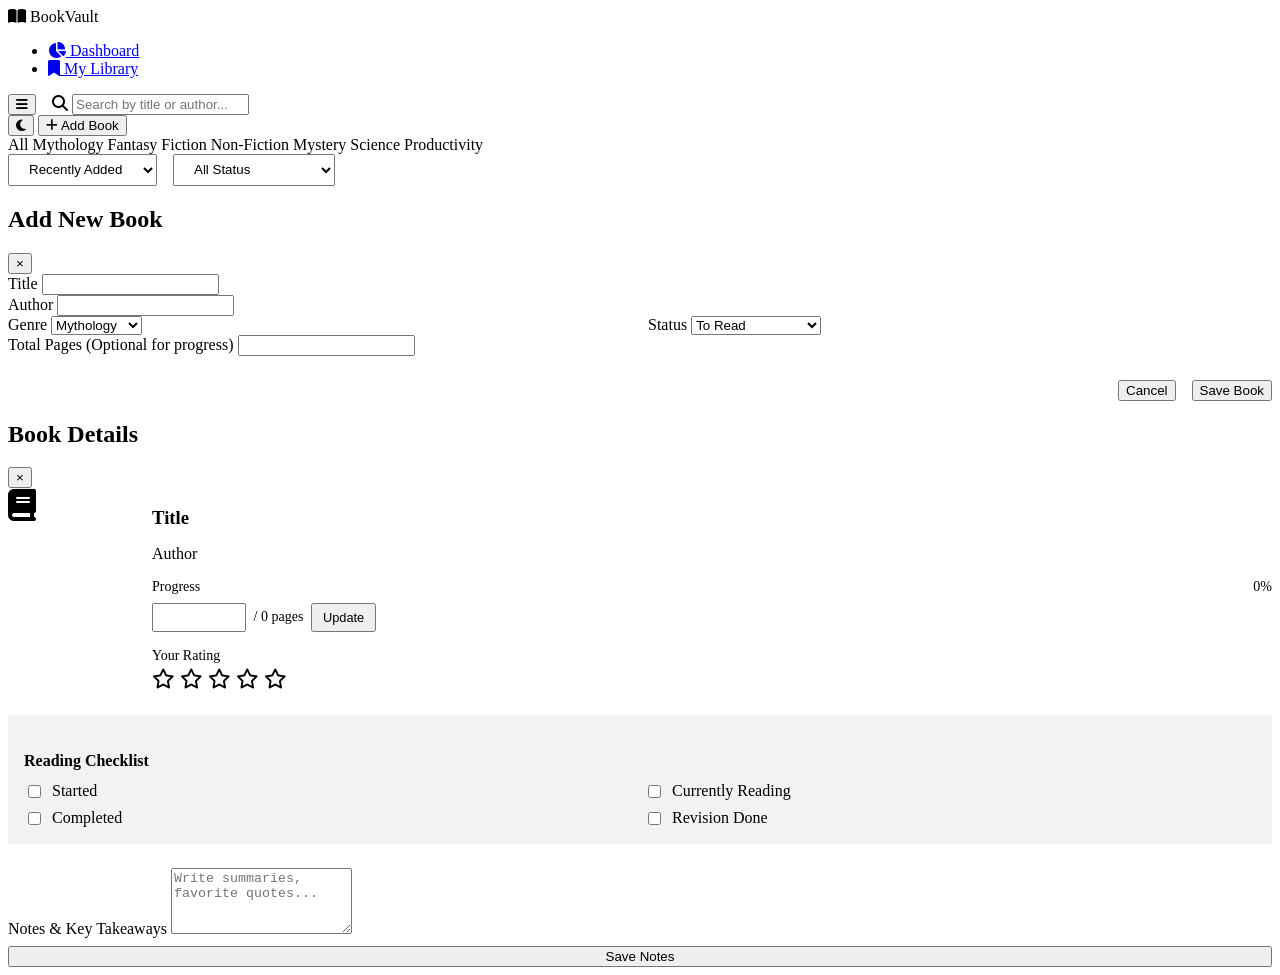
==== library.html @ f0732b3b "Add files via upload" ====
<!DOCTYPE html>
<html lang="en">
<head>
    <meta charset="UTF-8">
    <meta name="viewport" content="width=device-width, initial-scale=1.0">
    <title>BookVault | Library</title>
    <link rel="stylesheet" href="css/styles.css">
    <link rel="stylesheet" href="https://cdnjs.cloudflare.com/ajax/libs/font-awesome/6.4.0/css/all.min.css">
</head>
<body>

    <!-- Sidebar -->
    <aside class="sidebar glass" id="sidebar">
        <div class="logo">
            <i class="fas fa-book-open"></i> BookVault
        </div>
        <ul class="nav-links">
            <li class="nav-item"><a href="index.html"><i class="fas fa-chart-pie"></i> Dashboard</a></li>
            <li class="nav-item"><a href="library.html" class="active"><i class="fas fa-bookmark"></i> My Library</a></li>
        </ul>
    </aside>

    <!-- Main Content -->
    <main class="main-content">
        <!-- Topbar -->
        <header class="topbar">
            <div style="display: flex; align-items: center; gap: 1rem; flex: 1;">
                <button class="icon-btn menu-toggle" id="menu-toggle"><i class="fas fa-bars"></i></button>
                <div class="search-bar">
                    <i class="fas fa-search"></i>
                    <input type="text" id="search-input" placeholder="Search by title or author...">
                </div>
            </div>
            
            <div class="topbar-actions">
                <button class="icon-btn" id="theme-toggle"><i class="fas fa-moon"></i></button>
                <button class="btn btn-primary" id="add-book-btn"><i class="fas fa-plus"></i> Add Book</button>
            </div>
        </header>

        <!-- Library Controls -->
        <div class="library-controls">
            <div class="genre-filters" id="genre-filters">
                <span class="filter-badge active" data-genre="All">All</span>
                <span class="filter-badge" data-genre="Mythology">Mythology</span>
                <span class="filter-badge" data-genre="Fantasy">Fantasy</span>
                <span class="filter-badge" data-genre="Fiction">Fiction</span>
                <span class="filter-badge" data-genre="Non-Fiction">Non-Fiction</span>
                <span class="filter-badge" data-genre="Mystery">Mystery</span>
                <span class="filter-badge" data-genre="Science">Science</span>
                <span class="filter-badge" data-genre="Productivity">Productivity</span>
            </div>
            
            <div style="display: flex; gap: 1rem;">
                <select class="form-control" id="sort-select" style="width: auto; padding: 0.4rem 1rem;">
                    <option value="recent">Recently Added</option>
                    <option value="rating-high">Highest Rated</option>
                    <option value="rating-low">Lowest Rated</option>
                </select>
                <select class="form-control" id="status-filter" style="width: auto; padding: 0.4rem 1rem;">
                    <option value="All">All Status</option>
                    <option value="Currently Reading">Currently Reading</option>
                    <option value="Completed">Completed</option>
                    <option value="To Read">To Read</option>
                </select>
            </div>
        </div>

        <!-- Book Grid -->
        <div class="book-grid" id="book-grid">
            <!-- Rendered by JS -->
        </div>
    </main>

    <!-- Add/Edit Book Modal -->
    <div class="modal-overlay" id="book-modal">
        <div class="modal-content">
            <div class="modal-header">
                <h2 id="modal-title">Add New Book</h2>
                <button class="close-modal" id="close-modal">&times;</button>
            </div>
            <form id="book-form">
                <input type="hidden" id="book-id">
                
                <div class="form-group">
                    <label class="form-label">Title</label>
                    <input type="text" class="form-control" id="book-title" required>
                </div>
                
                <div class="form-group">
                    <label class="form-label">Author</label>
                    <input type="text" class="form-control" id="book-author" required>
                </div>

                <div style="display: grid; grid-template-columns: 1fr 1fr; gap: 1rem;">
                    <div class="form-group">
                        <label class="form-label">Genre</label>
                        <select class="form-control" id="book-genre" required>
                            <option value="Mythology">Mythology</option>
                            <option value="Fantasy">Fantasy</option>
                            <option value="Fiction">Fiction</option>
                            <option value="Non-Fiction">Non-Fiction</option>
                            <option value="Mystery">Mystery</option>
                            <option value="Science">Science</option>
                            <option value="Technology">Technology</option>
                            <option value="Biography">Biography</option>
                            <option value="Psychology">Psychology</option>
                            <option value="Philosophy">Philosophy</option>
                            <option value="Productivity">Productivity</option>
                            <option value="Self Help">Self Help</option>
                        </select>
                    </div>
                    <div class="form-group">
                        <label class="form-label">Status</label>
                        <select class="form-control" id="book-status">
                            <option value="To Read">To Read</option>
                            <option value="Currently Reading">Currently Reading</option>
                            <option value="Completed">Completed</option>
                        </select>
                    </div>
                </div>

                <div class="form-group">
                    <label class="form-label">Total Pages (Optional for progress)</label>
                    <input type="number" class="form-control" id="book-total-pages" min="1">
                </div>

                <div style="display: flex; justify-content: flex-end; gap: 1rem; margin-top: 1.5rem;">
                    <button type="button" class="btn btn-outline" id="cancel-modal">Cancel</button>
                    <button type="submit" class="btn btn-primary">Save Book</button>
                </div>
            </form>
        </div>
    </div>

    <!-- Book Details / Reading Tracker Modal -->
    <div class="modal-overlay" id="details-modal">
        <div class="modal-content">
            <div class="modal-header">
                <h2 id="details-title">Book Details</h2>
                <button class="close-modal" id="close-details-modal">&times;</button>
            </div>
            
            <div style="display: flex; gap: 1.5rem; margin-bottom: 1.5rem;">
                <div class="book-cover" style="width: 120px; height: 160px; font-size: 2rem; margin: 0;" id="details-cover">
                    <i class="fas fa-book"></i>
                </div>
                <div style="flex: 1;">
                    <h3 id="details-book-title" style="margin-bottom: 0.25rem;">Title</h3>
                    <p id="details-book-author" style="color: var(--text-secondary); margin-bottom: 1rem;">Author</p>
                    
                    <!-- Progress Section -->
                    <div style="margin-bottom: 1rem;">
                        <div style="display: flex; justify-content: space-between; font-size: 0.875rem;">
                            <span>Progress</span>
                            <span id="details-progress-text">0%</span>
                        </div>
                        <div class="progress-container">
                            <div class="progress-bar" id="details-progress-bar" style="width: 0%;"></div>
                        </div>
                        <div style="margin-top: 0.5rem; display: flex; gap: 0.5rem; align-items: center;">
                            <input type="number" id="details-pages-read" class="form-control" style="width: 80px; padding: 0.3rem;" min="0">
                            <span style="font-size: 0.875rem;">/ <span id="details-total-pages">0</span> pages</span>
                            <button class="btn btn-primary" id="update-progress-btn" style="padding: 0.3rem 0.6rem; font-size: 0.8rem;">Update</button>
                        </div>
                    </div>

                    <!-- Interactive Star Rating -->
                    <div>
                        <span style="font-size: 0.875rem; display: block; margin-bottom: 0.25rem;">Your Rating</span>
                        <div class="star-rating" id="details-stars" style="font-size: 1.25rem; cursor: pointer;">
                            <i class="far fa-star" data-val="1"></i>
                            <i class="far fa-star" data-val="2"></i>
                            <i class="far fa-star" data-val="3"></i>
                            <i class="far fa-star" data-val="4"></i>
                            <i class="far fa-star" data-val="5"></i>
                        </div>
                    </div>
                </div>
            </div>

            <!-- Reading Checklist Tracker -->
            <div style="background: rgba(0,0,0,0.05); padding: 1rem; border-radius: var(--radius-md); margin-bottom: 1.5rem;">
                <h4 style="margin-bottom: 0.75rem;">Reading Checklist</h4>
                <div style="display: grid; grid-template-columns: 1fr 1fr; gap: 0.5rem;">
                    <label style="display: flex; align-items: center; gap: 0.5rem; cursor: pointer;">
                        <input type="checkbox" class="tracker-check" value="Started"> Started
                    </label>
                    <label style="display: flex; align-items: center; gap: 0.5rem; cursor: pointer;">
                        <input type="checkbox" class="tracker-check" value="Currently Reading"> Currently Reading
                    </label>
                    <label style="display: flex; align-items: center; gap: 0.5rem; cursor: pointer;">
                        <input type="checkbox" class="tracker-check" value="Completed"> Completed
                    </label>
                    <label style="display: flex; align-items: center; gap: 0.5rem; cursor: pointer;">
                        <input type="checkbox" class="tracker-check" value="Revision Done"> Revision Done
                    </label>
                </div>
            </div>

            <!-- Notes Section -->
            <div class="form-group">
                <label class="form-label">Notes & Key Takeaways</label>
                <textarea class="form-control" id="details-notes" rows="4" placeholder="Write summaries, favorite quotes..."></textarea>
                <button class="btn btn-outline" id="save-notes-btn" style="margin-top: 0.5rem; width: 100%; justify-content: center;">Save Notes</button>
            </div>

        </div>
    </div>

    <script src="js/app.js"></script>
</body>
</html>
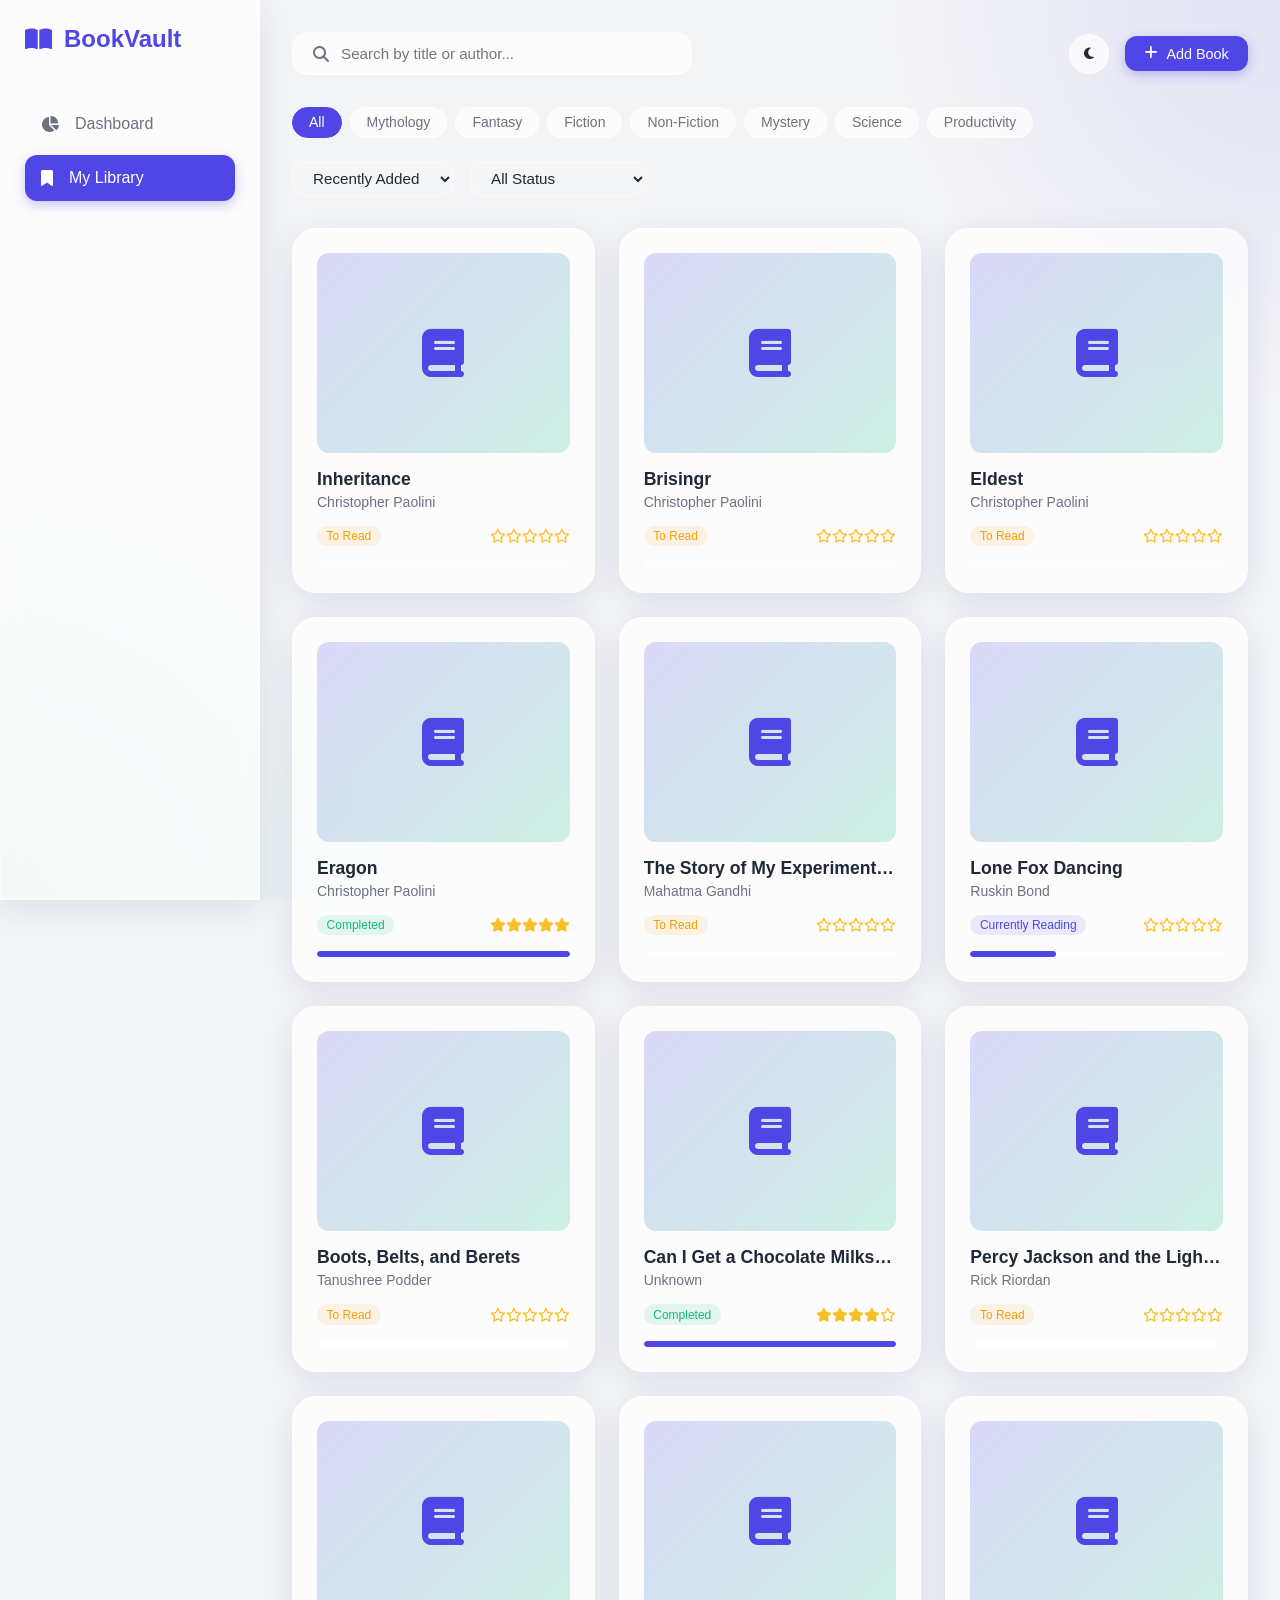
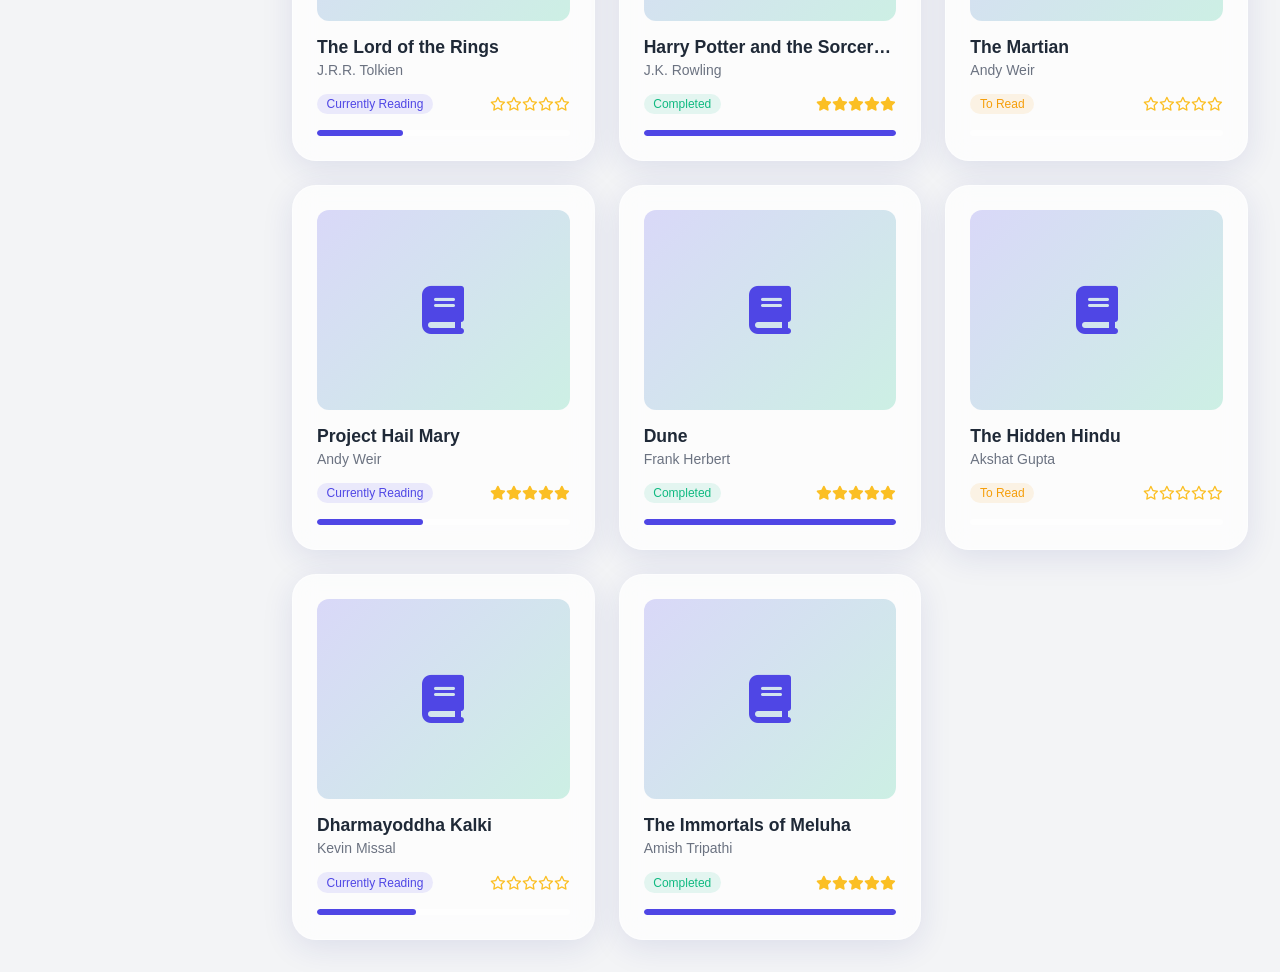
==== commit 243a0e4b: "Update library.html" ====
--- a/library.html
+++ b/library.html
@@ -4,7 +4,7 @@
     <meta charset="UTF-8">
     <meta name="viewport" content="width=device-width, initial-scale=1.0">
     <title>BookVault | Library</title>
-    <link rel="stylesheet" href="css/styles.css">
+    <link rel="stylesheet" href="styles.css">
     <link rel="stylesheet" href="https://cdnjs.cloudflare.com/ajax/libs/font-awesome/6.4.0/css/all.min.css">
 </head>
 <body>
@@ -208,6 +208,6 @@
         </div>
     </div>
 
-    <script src="js/app.js"></script>
+    <script src="app.js"></script>
 </body>
 </html>
--- a/styles.css
+++ b/styles.css
@@ -0,0 +1,594 @@
+/* css/styles.css */
+@import url('https://fonts.googleapis.com/css2?family=Outfit:wght@300;400;500;600;700&display=swap');
+
+:root {
+  /* Light Theme Colors */
+  --bg-color: #F3F4F6;
+  --surface-color: rgba(255, 255, 255, 0.7);
+  --glass-border: rgba(255, 255, 255, 0.5);
+  --text-primary: #1F2937;
+  --text-secondary: #6B7280;
+  
+  --primary-color: #4F46E5;
+  --primary-hover: #4338CA;
+  --accent-color: #10B981;
+  --danger-color: #EF4444;
+  --warning-color: #F59E0B;
+  
+  --shadow-sm: 0 1px 2px 0 rgba(0, 0, 0, 0.05);
+  --shadow-md: 0 4px 6px -1px rgba(0, 0, 0, 0.1), 0 2px 4px -1px rgba(0, 0, 0, 0.06);
+  --shadow-glass: 0 8px 32px 0 rgba(31, 38, 135, 0.1);
+  
+  --radius-sm: 0.375rem;
+  --radius-md: 0.75rem;
+  --radius-lg: 1rem;
+  --radius-xl: 1.5rem;
+}
+
+[data-theme="dark"] {
+  --bg-color: #111827;
+  --surface-color: rgba(31, 41, 55, 0.7);
+  --glass-border: rgba(255, 255, 255, 0.1);
+  --text-primary: #F9FAFB;
+  --text-secondary: #9CA3AF;
+  --shadow-glass: 0 8px 32px 0 rgba(0, 0, 0, 0.3);
+}
+
+* {
+  margin: 0;
+  padding: 0;
+  box-sizing: border-box;
+  font-family: 'Outfit', sans-serif;
+}
+
+body {
+  background-color: var(--bg-color);
+  color: var(--text-primary);
+  min-height: 100vh;
+  display: flex;
+  transition: background-color 0.3s ease, color 0.3s ease;
+  overflow-x: hidden;
+  /* subtle background gradient for glassmorphism */
+  background-image: radial-gradient(circle at top right, rgba(79, 70, 229, 0.1), transparent 400px),
+                    radial-gradient(circle at bottom left, rgba(16, 185, 129, 0.1), transparent 400px);
+  background-attachment: fixed;
+}
+
+/* Glassmorphism Utility */
+.glass {
+  background: var(--surface-color);
+  backdrop-filter: blur(12px);
+  -webkit-backdrop-filter: blur(12px);
+  border: 1px solid var(--glass-border);
+  box-shadow: var(--shadow-glass);
+}
+
+/* Sidebar */
+.sidebar {
+  width: 260px;
+  height: 100vh;
+  position: fixed;
+  left: 0;
+  top: 0;
+  display: flex;
+  flex-direction: column;
+  padding: 1.5rem;
+  z-index: 100;
+  transition: transform 0.3s ease;
+  border-right: 1px solid var(--glass-border);
+}
+
+.logo {
+  display: flex;
+  align-items: center;
+  gap: 0.75rem;
+  font-size: 1.5rem;
+  font-weight: 700;
+  color: var(--primary-color);
+  margin-bottom: 3rem;
+}
+
+.nav-links {
+  list-style: none;
+  display: flex;
+  flex-direction: column;
+  gap: 0.5rem;
+}
+
+.nav-item a {
+  display: flex;
+  align-items: center;
+  gap: 1rem;
+  padding: 0.875rem 1rem;
+  color: var(--text-secondary);
+  text-decoration: none;
+  border-radius: var(--radius-md);
+  font-weight: 500;
+  transition: all 0.2s ease;
+}
+
+.nav-item a:hover {
+  background: rgba(79, 70, 229, 0.1);
+  color: var(--primary-color);
+}
+
+.nav-item a.active {
+  background: var(--primary-color);
+  color: white;
+  box-shadow: 0 4px 12px rgba(79, 70, 229, 0.3);
+}
+
+/* Main Content */
+.main-content {
+  flex: 1;
+  margin-left: 260px;
+  padding: 2rem;
+  min-height: 100vh;
+  display: flex;
+  flex-direction: column;
+}
+
+/* Topbar */
+.topbar {
+  display: flex;
+  justify-content: space-between;
+  align-items: center;
+  margin-bottom: 2rem;
+  gap: 1rem;
+}
+
+.search-bar {
+  display: flex;
+  align-items: center;
+  background: var(--surface-color);
+  border: 1px solid var(--glass-border);
+  border-radius: var(--radius-lg);
+  padding: 0.75rem 1.25rem;
+  width: 100%;
+  max-width: 400px;
+  gap: 0.75rem;
+  color: var(--text-secondary);
+  backdrop-filter: blur(8px);
+}
+
+.search-bar input {
+  border: none;
+  background: transparent;
+  outline: none;
+  color: var(--text-primary);
+  width: 100%;
+  font-size: 0.95rem;
+}
+
+.topbar-actions {
+  display: flex;
+  align-items: center;
+  gap: 1rem;
+}
+
+.icon-btn {
+  background: var(--surface-color);
+  border: 1px solid var(--glass-border);
+  color: var(--text-primary);
+  width: 40px;
+  height: 40px;
+  border-radius: 50%;
+  display: flex;
+  align-items: center;
+  justify-content: center;
+  cursor: pointer;
+  transition: all 0.2s ease;
+  backdrop-filter: blur(8px);
+}
+
+.icon-btn:hover {
+  background: rgba(79, 70, 229, 0.1);
+  color: var(--primary-color);
+}
+
+/* Buttons */
+.btn {
+  padding: 0.6rem 1.2rem;
+  border-radius: var(--radius-md);
+  font-weight: 500;
+  cursor: pointer;
+  border: none;
+  transition: all 0.2s ease;
+  display: inline-flex;
+  align-items: center;
+  gap: 0.5rem;
+  font-size: 0.9rem;
+}
+
+.btn-primary {
+  background: var(--primary-color);
+  color: white;
+  box-shadow: 0 4px 12px rgba(79, 70, 229, 0.3);
+}
+
+.btn-primary:hover {
+  background: var(--primary-hover);
+  transform: translateY(-2px);
+}
+
+.btn-outline {
+  background: transparent;
+  color: var(--primary-color);
+  border: 1px solid var(--primary-color);
+}
+
+.btn-outline:hover {
+  background: rgba(79, 70, 229, 0.1);
+}
+
+/* KPI Cards */
+.kpi-grid {
+  display: grid;
+  grid-template-columns: repeat(auto-fit, minmax(200px, 1fr));
+  gap: 1.5rem;
+  margin-bottom: 2rem;
+}
+
+.kpi-card {
+  padding: 1.5rem;
+  border-radius: var(--radius-xl);
+  display: flex;
+  align-items: center;
+  gap: 1rem;
+}
+
+.kpi-icon {
+  width: 48px;
+  height: 48px;
+  border-radius: 50%;
+  display: flex;
+  align-items: center;
+  justify-content: center;
+  font-size: 1.25rem;
+}
+
+.kpi-info h3 {
+  font-size: 0.875rem;
+  color: var(--text-secondary);
+  font-weight: 500;
+}
+
+.kpi-info p {
+  font-size: 1.5rem;
+  font-weight: 700;
+  color: var(--text-primary);
+  margin-top: 0.25rem;
+}
+
+/* Charts Area */
+.charts-grid {
+  display: grid;
+  grid-template-columns: 2fr 1fr;
+  gap: 1.5rem;
+}
+
+.chart-container {
+  padding: 1.5rem;
+  border-radius: var(--radius-xl);
+}
+
+.section-header {
+  display: flex;
+  justify-content: space-between;
+  align-items: center;
+  margin-bottom: 1rem;
+}
+
+.section-header h2 {
+  font-size: 1.25rem;
+  font-weight: 600;
+}
+
+/* Library Controls */
+.library-controls {
+  display: flex;
+  justify-content: space-between;
+  align-items: center;
+  margin-bottom: 2rem;
+  flex-wrap: wrap;
+  gap: 1rem;
+}
+
+.genre-filters {
+  display: flex;
+  gap: 0.5rem;
+  overflow-x: auto;
+  padding-bottom: 0.5rem;
+}
+
+.filter-badge {
+  padding: 0.4rem 1rem;
+  border-radius: 2rem;
+  background: var(--surface-color);
+  border: 1px solid var(--glass-border);
+  color: var(--text-secondary);
+  font-size: 0.875rem;
+  cursor: pointer;
+  white-space: nowrap;
+  transition: all 0.2s ease;
+}
+
+.filter-badge:hover, .filter-badge.active {
+  background: var(--primary-color);
+  color: white;
+  border-color: var(--primary-color);
+}
+
+/* Book Grid */
+.book-grid {
+  display: grid;
+  grid-template-columns: repeat(auto-fill, minmax(240px, 1fr));
+  gap: 1.5rem;
+}
+
+.book-card {
+  border-radius: var(--radius-xl);
+  padding: 1.5rem;
+  transition: transform 0.3s ease, box-shadow 0.3s ease;
+  position: relative;
+  display: flex;
+  flex-direction: column;
+  cursor: pointer;
+}
+
+.book-card:hover {
+  transform: translateY(-5px);
+  box-shadow: var(--shadow-md);
+}
+
+.book-cover {
+  width: 100%;
+  height: 200px;
+  background: linear-gradient(135deg, rgba(79, 70, 229, 0.2), rgba(16, 185, 129, 0.2));
+  border-radius: var(--radius-md);
+  display: flex;
+  align-items: center;
+  justify-content: center;
+  font-size: 3rem;
+  color: var(--primary-color);
+  margin-bottom: 1rem;
+}
+
+.book-title {
+  font-size: 1.1rem;
+  font-weight: 600;
+  margin-bottom: 0.25rem;
+  white-space: nowrap;
+  overflow: hidden;
+  text-overflow: ellipsis;
+}
+
+.book-author {
+  font-size: 0.875rem;
+  color: var(--text-secondary);
+  margin-bottom: 1rem;
+}
+
+.book-meta {
+  display: flex;
+  justify-content: space-between;
+  align-items: center;
+  margin-top: auto;
+  font-size: 0.875rem;
+}
+
+.status-tag {
+  padding: 0.2rem 0.6rem;
+  border-radius: 1rem;
+  font-size: 0.75rem;
+  font-weight: 500;
+}
+
+.status-tag.completed { background: rgba(16, 185, 129, 0.1); color: #10B981; }
+.status-tag.reading { background: rgba(79, 70, 229, 0.1); color: #4F46E5; }
+.status-tag.tbr { background: rgba(245, 158, 11, 0.1); color: #F59E0B; }
+
+.star-rating {
+  color: #FBBF24;
+}
+
+.book-actions {
+  position: absolute;
+  top: 1rem;
+  right: 1rem;
+  display: flex;
+  gap: 0.5rem;
+  opacity: 0;
+  transition: opacity 0.2s ease;
+}
+
+.book-card:hover .book-actions {
+  opacity: 1;
+}
+
+.action-icon {
+  width: 30px;
+  height: 30px;
+  border-radius: 50%;
+  background: var(--surface-color);
+  backdrop-filter: blur(4px);
+  display: flex;
+  align-items: center;
+  justify-content: center;
+  color: var(--text-primary);
+  font-size: 0.8rem;
+}
+
+.action-icon:hover {
+  background: var(--text-primary);
+  color: var(--bg-color);
+}
+
+/* Progress Bar */
+.progress-container {
+  width: 100%;
+  height: 6px;
+  background: var(--glass-border);
+  border-radius: 3px;
+  margin-top: 1rem;
+  overflow: hidden;
+}
+
+.progress-bar {
+  height: 100%;
+  background: var(--primary-color);
+  border-radius: 3px;
+  transition: width 0.5s ease;
+}
+
+/* Modals */
+.modal-overlay {
+  position: fixed;
+  top: 0;
+  left: 0;
+  width: 100%;
+  height: 100%;
+  background: rgba(0, 0, 0, 0.5);
+  backdrop-filter: blur(4px);
+  display: flex;
+  align-items: center;
+  justify-content: center;
+  z-index: 1000;
+  opacity: 0;
+  pointer-events: none;
+  transition: opacity 0.3s ease;
+}
+
+.modal-overlay.active {
+  opacity: 1;
+  pointer-events: all;
+}
+
+.modal-content {
+  background: var(--surface-color);
+  backdrop-filter: blur(16px);
+  border: 1px solid var(--glass-border);
+  border-radius: var(--radius-xl);
+  padding: 2rem;
+  width: 100%;
+  max-width: 500px;
+  transform: translateY(20px);
+  transition: transform 0.3s ease;
+  max-height: 90vh;
+  overflow-y: auto;
+}
+
+.modal-overlay.active .modal-content {
+  transform: translateY(0);
+}
+
+.modal-header {
+  display: flex;
+  justify-content: space-between;
+  align-items: center;
+  margin-bottom: 1.5rem;
+}
+
+.close-modal {
+  background: transparent;
+  border: none;
+  font-size: 1.5rem;
+  color: var(--text-secondary);
+  cursor: pointer;
+}
+
+/* Forms */
+.form-group {
+  margin-bottom: 1rem;
+}
+
+.form-label {
+  display: block;
+  margin-bottom: 0.5rem;
+  font-weight: 500;
+  font-size: 0.9rem;
+}
+
+.form-control {
+  width: 100%;
+  padding: 0.75rem 1rem;
+  border-radius: var(--radius-md);
+  border: 1px solid var(--glass-border);
+  background: rgba(255, 255, 255, 0.1);
+  color: var(--text-primary);
+  font-size: 0.95rem;
+  outline: none;
+  transition: border-color 0.2s;
+}
+
+.form-control:focus {
+  border-color: var(--primary-color);
+}
+
+/* Toast */
+.toast-container {
+  position: fixed;
+  bottom: 2rem;
+  right: 2rem;
+  display: flex;
+  flex-direction: column;
+  gap: 0.5rem;
+  z-index: 2000;
+}
+
+.toast {
+  background: var(--surface-color);
+  backdrop-filter: blur(12px);
+  border: 1px solid var(--glass-border);
+  border-radius: var(--radius-md);
+  padding: 1rem 1.5rem;
+  display: flex;
+  align-items: center;
+  gap: 0.75rem;
+  box-shadow: var(--shadow-md);
+  animation: slideIn 0.3s ease forwards;
+}
+
+.toast-success { border-left: 4px solid var(--accent-color); }
+.toast-error { border-left: 4px solid var(--danger-color); }
+
+@keyframes slideIn {
+  from { transform: translateX(100%); opacity: 0; }
+  to { transform: translateX(0); opacity: 1; }
+}
+@keyframes fadeOut {
+  to { opacity: 0; }
+}
+
+.toast.fade-out {
+  animation: fadeOut 0.3s ease forwards;
+}
+
+/* Responsive */
+.menu-toggle {
+  display: none;
+}
+
+@media (max-width: 992px) {
+  .charts-grid {
+    grid-template-columns: 1fr;
+  }
+}
+
+@media (max-width: 768px) {
+  .sidebar {
+    transform: translateX(-100%);
+  }
+  
+  .sidebar.active {
+    transform: translateX(0);
+  }
+
+  .main-content {
+    margin-left: 0;
+  }
+
+  .menu-toggle {
+    display: flex;
+  }
+}
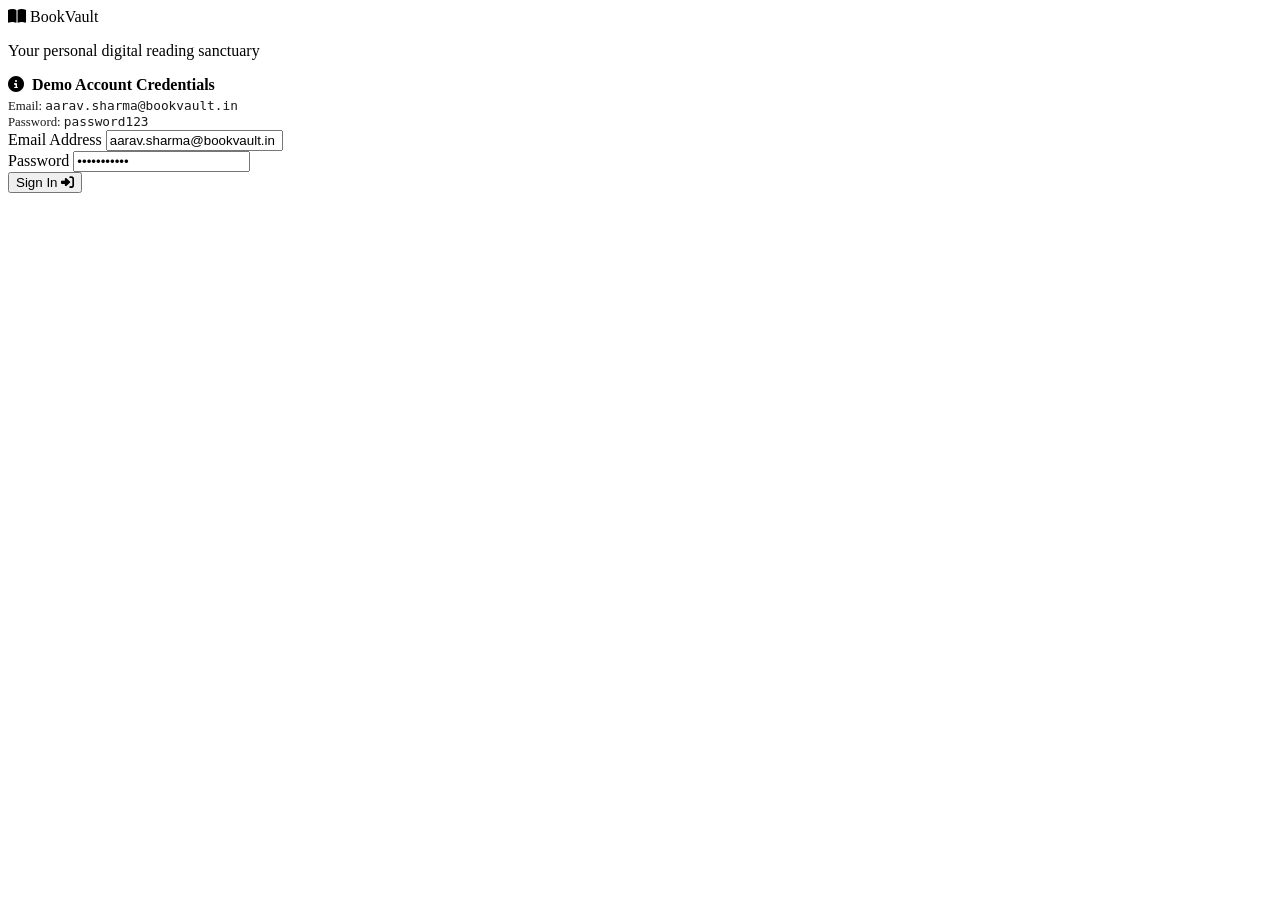
==== commit b135b5e4: "Add files via upload" ====
--- a/library.html
+++ b/library.html
@@ -1,10 +1,16 @@
 <!DOCTYPE html>
 <html lang="en">
 <head>
+    <script>
+        // Authentication Guard
+        if (localStorage.getItem('bookvault_logged_in') !== 'true') {
+            window.location.replace('login.html');
+        }
+    </script>
     <meta charset="UTF-8">
     <meta name="viewport" content="width=device-width, initial-scale=1.0">
     <title>BookVault | Library</title>
-    <link rel="stylesheet" href="styles.css">
+    <link rel="stylesheet" href="css/styles.css">
     <link rel="stylesheet" href="https://cdnjs.cloudflare.com/ajax/libs/font-awesome/6.4.0/css/all.min.css">
 </head>
 <body>
@@ -35,6 +41,28 @@
             <div class="topbar-actions">
                 <button class="icon-btn" id="theme-toggle"><i class="fas fa-moon"></i></button>
                 <button class="btn btn-primary" id="add-book-btn"><i class="fas fa-plus"></i> Add Book</button>
+                <div class="profile-widget" id="profile-widget">
+                    <img src="images/user_avatar.png" alt="Aarav Sharma" class="profile-avatar">
+                    <div class="profile-details">
+                        <span class="profile-name">Aarav Sharma</span>
+                        <span class="profile-role">Premium Member</span>
+                    </div>
+                    <i class="fas fa-chevron-down profile-chevron"></i>
+                    
+                    <!-- Dropdown Menu -->
+                    <div class="profile-dropdown" id="profile-dropdown">
+                        <div class="dropdown-header">
+                            <span class="dropdown-user-name">Aarav Sharma</span>
+                            <span class="dropdown-user-email">aarav.sharma@bookvault.in</span>
+                        </div>
+                        <hr class="dropdown-divider">
+                        <a href="index.html" class="dropdown-item"><i class="fas fa-chart-line"></i> Reading Stats</a>
+                        <a href="library.html" class="dropdown-item"><i class="fas fa-book-reader"></i> My Library</a>
+                        <a href="#" class="dropdown-item" id="mock-settings"><i class="fas fa-cog"></i> Account Settings</a>
+                        <hr class="dropdown-divider">
+                        <a href="#" class="dropdown-item logout-item" id="mock-logout"><i class="fas fa-sign-out-alt"></i> Sign Out</a>
+                    </div>
+                </div>
             </div>
         </header>
 
@@ -208,6 +236,6 @@
         </div>
     </div>
 
-    <script src="app.js"></script>
+    <script src="js/app.js"></script>
 </body>
 </html>
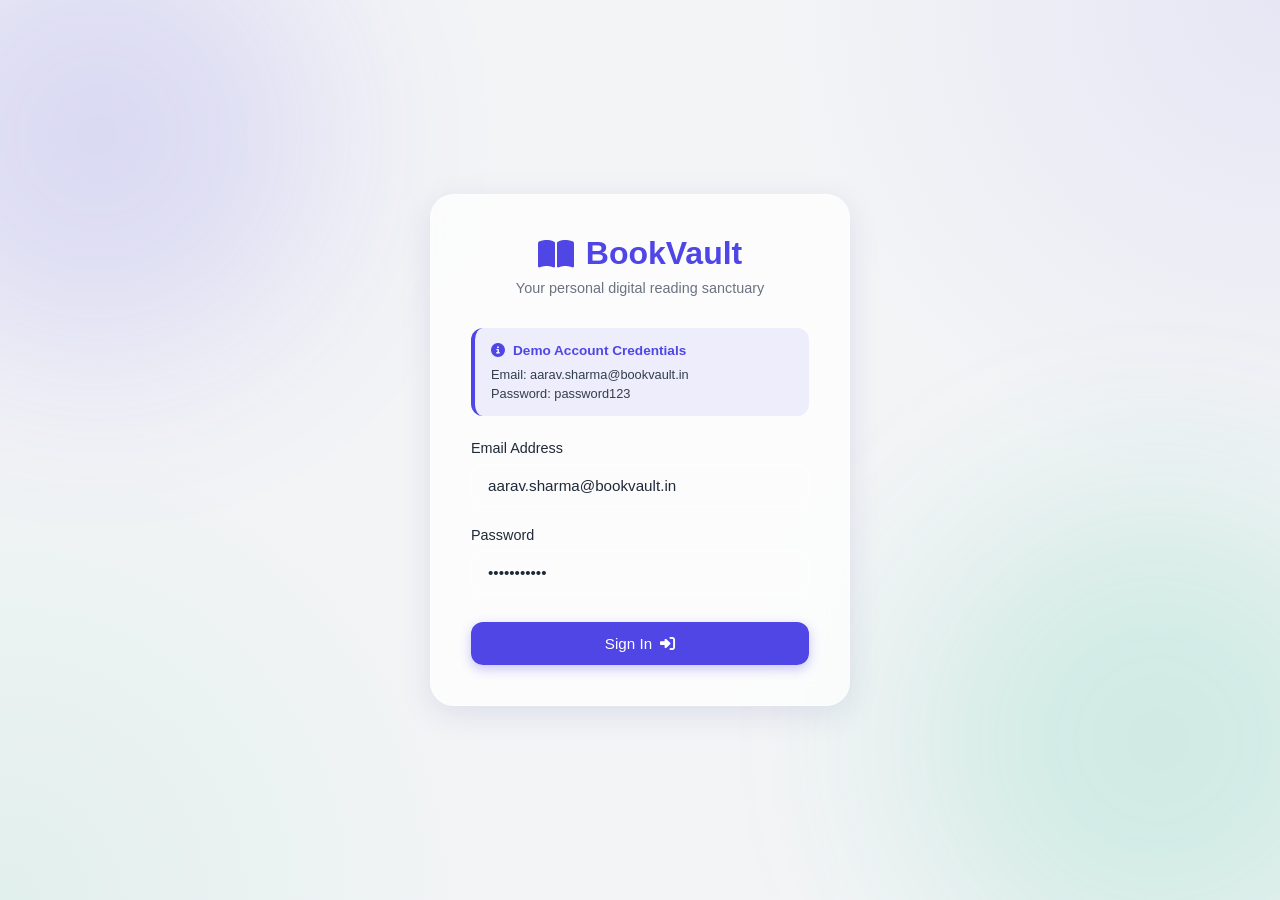
==== commit c53cbe18: "Update library.html" ====
--- a/library.html
+++ b/library.html
@@ -10,7 +10,7 @@
     <meta charset="UTF-8">
     <meta name="viewport" content="width=device-width, initial-scale=1.0">
     <title>BookVault | Library</title>
-    <link rel="stylesheet" href="css/styles.css">
+    <link rel="stylesheet" href="styles.css">
     <link rel="stylesheet" href="https://cdnjs.cloudflare.com/ajax/libs/font-awesome/6.4.0/css/all.min.css">
 </head>
 <body>
@@ -42,7 +42,7 @@
                 <button class="icon-btn" id="theme-toggle"><i class="fas fa-moon"></i></button>
                 <button class="btn btn-primary" id="add-book-btn"><i class="fas fa-plus"></i> Add Book</button>
                 <div class="profile-widget" id="profile-widget">
-                    <img src="images/user_avatar.png" alt="Aarav Sharma" class="profile-avatar">
+                    <img src="user_avatar.png" alt="Aarav Sharma" class="profile-avatar">
                     <div class="profile-details">
                         <span class="profile-name">Aarav Sharma</span>
                         <span class="profile-role">Premium Member</span>
@@ -236,6 +236,6 @@
         </div>
     </div>
 
-    <script src="js/app.js"></script>
+    <script src="app.js"></script>
 </body>
 </html>
--- a/styles.css
+++ b/styles.css
@@ -0,0 +1,878 @@
+/* css/styles.css */
+@import url('https://fonts.googleapis.com/css2?family=Outfit:wght@300;400;500;600;700&display=swap');
+
+:root {
+  /* Light Theme Colors */
+  --bg-color: #F3F4F6;
+  --surface-color: rgba(255, 255, 255, 0.7);
+  --glass-border: rgba(255, 255, 255, 0.5);
+  --text-primary: #1F2937;
+  --text-secondary: #6B7280;
+  
+  --primary-color: #4F46E5;
+  --primary-hover: #4338CA;
+  --accent-color: #10B981;
+  --danger-color: #EF4444;
+  --warning-color: #F59E0B;
+  
+  --shadow-sm: 0 1px 2px 0 rgba(0, 0, 0, 0.05);
+  --shadow-md: 0 4px 6px -1px rgba(0, 0, 0, 0.1), 0 2px 4px -1px rgba(0, 0, 0, 0.06);
+  --shadow-glass: 0 8px 32px 0 rgba(31, 38, 135, 0.1);
+  
+  --radius-sm: 0.375rem;
+  --radius-md: 0.75rem;
+  --radius-lg: 1rem;
+  --radius-xl: 1.5rem;
+}
+
+[data-theme="dark"] {
+  --bg-color: #111827;
+  --surface-color: rgba(31, 41, 55, 0.7);
+  --glass-border: rgba(255, 255, 255, 0.1);
+  --text-primary: #F9FAFB;
+  --text-secondary: #9CA3AF;
+  --shadow-glass: 0 8px 32px 0 rgba(0, 0, 0, 0.3);
+}
+
+* {
+  margin: 0;
+  padding: 0;
+  box-sizing: border-box;
+  font-family: 'Outfit', sans-serif;
+}
+
+body {
+  background-color: var(--bg-color);
+  color: var(--text-primary);
+  min-height: 100vh;
+  display: flex;
+  transition: background-color 0.3s ease, color 0.3s ease;
+  overflow-x: hidden;
+  /* subtle background gradient for glassmorphism */
+  background-image: radial-gradient(circle at top right, rgba(79, 70, 229, 0.1), transparent 400px),
+                    radial-gradient(circle at bottom left, rgba(16, 185, 129, 0.1), transparent 400px);
+  background-attachment: fixed;
+}
+
+/* Glassmorphism Utility */
+.glass {
+  background: var(--surface-color);
+  backdrop-filter: blur(12px);
+  -webkit-backdrop-filter: blur(12px);
+  border: 1px solid var(--glass-border);
+  box-shadow: var(--shadow-glass);
+}
+
+/* Sidebar */
+.sidebar {
+  width: 260px;
+  height: 100vh;
+  position: fixed;
+  left: 0;
+  top: 0;
+  display: flex;
+  flex-direction: column;
+  padding: 1.5rem;
+  z-index: 100;
+  transition: transform 0.3s ease;
+  border-right: 1px solid var(--glass-border);
+}
+
+.logo {
+  display: flex;
+  align-items: center;
+  gap: 0.75rem;
+  font-size: 1.5rem;
+  font-weight: 700;
+  color: var(--primary-color);
+  margin-bottom: 3rem;
+}
+
+.nav-links {
+  list-style: none;
+  display: flex;
+  flex-direction: column;
+  gap: 0.5rem;
+}
+
+.nav-item a {
+  display: flex;
+  align-items: center;
+  gap: 1rem;
+  padding: 0.875rem 1rem;
+  color: var(--text-secondary);
+  text-decoration: none;
+  border-radius: var(--radius-md);
+  font-weight: 500;
+  transition: all 0.2s ease;
+}
+
+.nav-item a:hover {
+  background: rgba(79, 70, 229, 0.1);
+  color: var(--primary-color);
+}
+
+.nav-item a.active {
+  background: var(--primary-color);
+  color: white;
+  box-shadow: 0 4px 12px rgba(79, 70, 229, 0.3);
+}
+
+/* Main Content */
+.main-content {
+  flex: 1;
+  margin-left: 260px;
+  padding: 2rem;
+  min-height: 100vh;
+  display: flex;
+  flex-direction: column;
+}
+
+/* Topbar */
+.topbar {
+  display: flex;
+  justify-content: space-between;
+  align-items: center;
+  margin-bottom: 2rem;
+  gap: 1rem;
+  position: relative;
+  z-index: 101;
+}
+
+.search-bar {
+  display: flex;
+  align-items: center;
+  background: var(--surface-color);
+  border: 1px solid var(--glass-border);
+  border-radius: var(--radius-lg);
+  padding: 0.75rem 1.25rem;
+  width: 100%;
+  max-width: 400px;
+  gap: 0.75rem;
+  color: var(--text-secondary);
+  backdrop-filter: blur(8px);
+}
+
+.search-bar input {
+  border: none;
+  background: transparent;
+  outline: none;
+  color: var(--text-primary);
+  width: 100%;
+  font-size: 0.95rem;
+}
+
+.topbar-actions {
+  display: flex;
+  align-items: center;
+  gap: 1rem;
+}
+
+.icon-btn {
+  background: var(--surface-color);
+  border: 1px solid var(--glass-border);
+  color: var(--text-primary);
+  width: 40px;
+  height: 40px;
+  border-radius: 50%;
+  display: flex;
+  align-items: center;
+  justify-content: center;
+  cursor: pointer;
+  transition: all 0.2s ease;
+  backdrop-filter: blur(8px);
+}
+
+.icon-btn:hover {
+  background: rgba(79, 70, 229, 0.1);
+  color: var(--primary-color);
+}
+
+/* Buttons */
+.btn {
+  padding: 0.6rem 1.2rem;
+  border-radius: var(--radius-md);
+  font-weight: 500;
+  cursor: pointer;
+  border: none;
+  transition: all 0.2s ease;
+  display: inline-flex;
+  align-items: center;
+  gap: 0.5rem;
+  font-size: 0.9rem;
+}
+
+.btn-primary {
+  background: var(--primary-color);
+  color: white;
+  box-shadow: 0 4px 12px rgba(79, 70, 229, 0.3);
+}
+
+.btn-primary:hover {
+  background: var(--primary-hover);
+  transform: translateY(-2px);
+}
+
+.btn-outline {
+  background: transparent;
+  color: var(--primary-color);
+  border: 1px solid var(--primary-color);
+}
+
+.btn-outline:hover {
+  background: rgba(79, 70, 229, 0.1);
+}
+
+/* KPI Cards */
+.kpi-grid {
+  display: grid;
+  grid-template-columns: repeat(auto-fit, minmax(200px, 1fr));
+  gap: 1.5rem;
+  margin-bottom: 2rem;
+}
+
+.kpi-card {
+  padding: 1.5rem;
+  border-radius: var(--radius-xl);
+  display: flex;
+  align-items: center;
+  gap: 1rem;
+}
+
+.kpi-icon {
+  width: 48px;
+  height: 48px;
+  border-radius: 50%;
+  display: flex;
+  align-items: center;
+  justify-content: center;
+  font-size: 1.25rem;
+}
+
+.kpi-info h3 {
+  font-size: 0.875rem;
+  color: var(--text-secondary);
+  font-weight: 500;
+}
+
+.kpi-info p {
+  font-size: 1.5rem;
+  font-weight: 700;
+  color: var(--text-primary);
+  margin-top: 0.25rem;
+}
+
+/* Charts Area */
+.charts-grid {
+  display: grid;
+  grid-template-columns: 2fr 1fr;
+  gap: 1.5rem;
+}
+
+.chart-container {
+  padding: 1.5rem;
+  border-radius: var(--radius-xl);
+}
+
+.section-header {
+  display: flex;
+  justify-content: space-between;
+  align-items: center;
+  margin-bottom: 1rem;
+}
+
+.section-header h2 {
+  font-size: 1.25rem;
+  font-weight: 600;
+}
+
+/* Library Controls */
+.library-controls {
+  display: flex;
+  justify-content: space-between;
+  align-items: center;
+  margin-bottom: 2rem;
+  flex-wrap: wrap;
+  gap: 1rem;
+}
+
+.genre-filters {
+  display: flex;
+  gap: 0.5rem;
+  overflow-x: auto;
+  padding-bottom: 0.5rem;
+}
+
+.filter-badge {
+  padding: 0.4rem 1rem;
+  border-radius: 2rem;
+  background: var(--surface-color);
+  border: 1px solid var(--glass-border);
+  color: var(--text-secondary);
+  font-size: 0.875rem;
+  cursor: pointer;
+  white-space: nowrap;
+  transition: all 0.2s ease;
+}
+
+.filter-badge:hover, .filter-badge.active {
+  background: var(--primary-color);
+  color: white;
+  border-color: var(--primary-color);
+}
+
+/* Book Grid */
+.book-grid {
+  display: grid;
+  grid-template-columns: repeat(auto-fill, minmax(240px, 1fr));
+  gap: 1.5rem;
+}
+
+.book-card {
+  border-radius: var(--radius-xl);
+  padding: 1.5rem;
+  transition: transform 0.3s ease, box-shadow 0.3s ease;
+  position: relative;
+  display: flex;
+  flex-direction: column;
+  cursor: pointer;
+}
+
+.book-card:hover {
+  transform: translateY(-5px);
+  box-shadow: var(--shadow-md);
+}
+
+.book-cover {
+  width: 100%;
+  height: 200px;
+  background: linear-gradient(135deg, rgba(79, 70, 229, 0.2), rgba(16, 185, 129, 0.2));
+  border-radius: var(--radius-md);
+  display: flex;
+  align-items: center;
+  justify-content: center;
+  font-size: 3rem;
+  color: var(--primary-color);
+  margin-bottom: 1rem;
+}
+
+.book-title {
+  font-size: 1.1rem;
+  font-weight: 600;
+  margin-bottom: 0.25rem;
+  white-space: nowrap;
+  overflow: hidden;
+  text-overflow: ellipsis;
+}
+
+.book-author {
+  font-size: 0.875rem;
+  color: var(--text-secondary);
+  margin-bottom: 1rem;
+}
+
+.book-meta {
+  display: flex;
+  justify-content: space-between;
+  align-items: center;
+  margin-top: auto;
+  font-size: 0.875rem;
+}
+
+.status-tag {
+  padding: 0.2rem 0.6rem;
+  border-radius: 1rem;
+  font-size: 0.75rem;
+  font-weight: 500;
+}
+
+.status-tag.completed { background: rgba(16, 185, 129, 0.1); color: #10B981; }
+.status-tag.reading { background: rgba(79, 70, 229, 0.1); color: #4F46E5; }
+.status-tag.tbr { background: rgba(245, 158, 11, 0.1); color: #F59E0B; }
+
+.star-rating {
+  color: #FBBF24;
+}
+
+.book-actions {
+  position: absolute;
+  top: 1rem;
+  right: 1rem;
+  display: flex;
+  gap: 0.5rem;
+  opacity: 0;
+  transition: opacity 0.2s ease;
+}
+
+.book-card:hover .book-actions {
+  opacity: 1;
+}
+
+.action-icon {
+  width: 30px;
+  height: 30px;
+  border-radius: 50%;
+  background: var(--surface-color);
+  backdrop-filter: blur(4px);
+  display: flex;
+  align-items: center;
+  justify-content: center;
+  color: var(--text-primary);
+  font-size: 0.8rem;
+}
+
+.action-icon:hover {
+  background: var(--text-primary);
+  color: var(--bg-color);
+}
+
+/* Progress Bar */
+.progress-container {
+  width: 100%;
+  height: 6px;
+  background: var(--glass-border);
+  border-radius: 3px;
+  margin-top: 1rem;
+  overflow: hidden;
+}
+
+.progress-bar {
+  height: 100%;
+  background: var(--primary-color);
+  border-radius: 3px;
+  transition: width 0.5s ease;
+}
+
+/* Modals */
+.modal-overlay {
+  position: fixed;
+  top: 0;
+  left: 0;
+  width: 100%;
+  height: 100%;
+  background: rgba(0, 0, 0, 0.5);
+  backdrop-filter: blur(4px);
+  display: flex;
+  align-items: center;
+  justify-content: center;
+  z-index: 1000;
+  opacity: 0;
+  pointer-events: none;
+  transition: opacity 0.3s ease;
+}
+
+.modal-overlay.active {
+  opacity: 1;
+  pointer-events: all;
+}
+
+.modal-content {
+  background: var(--surface-color);
+  backdrop-filter: blur(16px);
+  border: 1px solid var(--glass-border);
+  border-radius: var(--radius-xl);
+  padding: 2rem;
+  width: 100%;
+  max-width: 500px;
+  transform: translateY(20px);
+  transition: transform 0.3s ease;
+  max-height: 90vh;
+  overflow-y: auto;
+}
+
+.modal-overlay.active .modal-content {
+  transform: translateY(0);
+}
+
+.modal-header {
+  display: flex;
+  justify-content: space-between;
+  align-items: center;
+  margin-bottom: 1.5rem;
+}
+
+.close-modal {
+  background: transparent;
+  border: none;
+  font-size: 1.5rem;
+  color: var(--text-secondary);
+  cursor: pointer;
+}
+
+/* Forms */
+.form-group {
+  margin-bottom: 1rem;
+}
+
+.form-label {
+  display: block;
+  margin-bottom: 0.5rem;
+  font-weight: 500;
+  font-size: 0.9rem;
+}
+
+.form-control {
+  width: 100%;
+  padding: 0.75rem 1rem;
+  border-radius: var(--radius-md);
+  border: 1px solid var(--glass-border);
+  background: rgba(255, 255, 255, 0.1);
+  color: var(--text-primary);
+  font-size: 0.95rem;
+  outline: none;
+  transition: border-color 0.2s;
+}
+
+.form-control:focus {
+  border-color: var(--primary-color);
+}
+
+/* Toast */
+.toast-container {
+  position: fixed;
+  bottom: 2rem;
+  right: 2rem;
+  display: flex;
+  flex-direction: column;
+  gap: 0.5rem;
+  z-index: 2000;
+}
+
+.toast {
+  background: var(--surface-color);
+  backdrop-filter: blur(12px);
+  border: 1px solid var(--glass-border);
+  border-radius: var(--radius-md);
+  padding: 1rem 1.5rem;
+  display: flex;
+  align-items: center;
+  gap: 0.75rem;
+  box-shadow: var(--shadow-md);
+  animation: slideIn 0.3s ease forwards;
+}
+
+.toast-success { border-left: 4px solid var(--accent-color); }
+.toast-error { border-left: 4px solid var(--danger-color); }
+
+@keyframes slideIn {
+  from { transform: translateX(100%); opacity: 0; }
+  to { transform: translateX(0); opacity: 1; }
+}
+@keyframes fadeOut {
+  to { opacity: 0; }
+}
+
+.toast.fade-out {
+  animation: fadeOut 0.3s ease forwards;
+}
+
+/* Responsive */
+.menu-toggle {
+  display: none;
+}
+
+@media (max-width: 992px) {
+  .charts-grid {
+    grid-template-columns: 1fr;
+  }
+}
+
+@media (max-width: 768px) {
+  .sidebar {
+    transform: translateX(-100%);
+  }
+  
+  .sidebar.active {
+    transform: translateX(0);
+  }
+
+  .main-content {
+    margin-left: 0;
+  }
+
+  .menu-toggle {
+    display: flex;
+  }
+}
+
+/* User Profile Widget */
+.profile-widget {
+  display: flex;
+  align-items: center;
+  gap: 0.75rem;
+  background: var(--surface-color);
+  backdrop-filter: blur(8px);
+  border: 1px solid var(--glass-border);
+  border-radius: 2rem;
+  padding: 0.35rem 1rem 0.35rem 0.5rem;
+  cursor: pointer;
+  position: relative;
+  transition: all 0.2s ease;
+  user-select: none;
+}
+
+.profile-widget:hover {
+  background: rgba(79, 70, 229, 0.05);
+  border-color: var(--primary-color);
+}
+
+.profile-widget.active {
+  background: rgba(79, 70, 229, 0.08);
+  border-color: var(--primary-color);
+}
+
+.profile-avatar {
+  width: 32px;
+  height: 32px;
+  border-radius: 50%;
+  object-fit: cover;
+  border: 1px solid var(--glass-border);
+}
+
+.profile-details {
+  display: flex;
+  flex-direction: column;
+  line-height: 1.2;
+}
+
+.profile-name {
+  font-size: 0.85rem;
+  font-weight: 600;
+  color: var(--text-primary);
+}
+
+.profile-role {
+  font-size: 0.7rem;
+  color: var(--text-secondary);
+}
+
+.profile-chevron {
+  font-size: 0.75rem;
+  color: var(--text-secondary);
+  transition: transform 0.2s ease;
+}
+
+.profile-widget.active .profile-chevron {
+  transform: rotate(180deg);
+}
+
+/* Profile Dropdown Menu */
+.profile-dropdown {
+  position: absolute;
+  top: calc(100% + 8px);
+  right: 0;
+  width: 240px;
+  background: var(--surface-color);
+  backdrop-filter: blur(16px);
+  -webkit-backdrop-filter: blur(16px);
+  border: 1px solid var(--glass-border);
+  border-radius: var(--radius-lg);
+  box-shadow: var(--shadow-glass);
+  padding: 0.75rem;
+  display: flex;
+  flex-direction: column;
+  gap: 0.25rem;
+  opacity: 0;
+  transform: translateY(10px);
+  pointer-events: none;
+  transition: all 0.2s cubic-bezier(0.16, 1, 0.3, 1);
+  z-index: 1000;
+}
+
+.profile-dropdown.active {
+  opacity: 1;
+  transform: translateY(0);
+  pointer-events: all;
+}
+
+.dropdown-header {
+  padding: 0.5rem 0.75rem;
+  display: flex;
+  flex-direction: column;
+}
+
+.dropdown-user-name {
+  font-size: 0.9rem;
+  font-weight: 600;
+  color: var(--text-primary);
+}
+
+.dropdown-user-email {
+  font-size: 0.75rem;
+  color: var(--text-secondary);
+  word-break: break-all;
+}
+
+.dropdown-divider {
+  border: 0;
+  border-top: 1px solid var(--glass-border);
+  margin: 0.4rem 0;
+}
+
+.dropdown-item {
+  display: flex;
+  align-items: center;
+  gap: 0.75rem;
+  padding: 0.6rem 0.75rem;
+  color: var(--text-primary);
+  text-decoration: none;
+  font-size: 0.85rem;
+  border-radius: var(--radius-md);
+  transition: all 0.15s ease;
+  font-weight: 500;
+}
+
+.dropdown-item i {
+  width: 16px;
+  text-align: center;
+  font-size: 0.95rem;
+  color: var(--text-secondary);
+}
+
+.dropdown-item:hover {
+  background: rgba(79, 70, 229, 0.1);
+  color: var(--primary-color);
+}
+
+.dropdown-item:hover i {
+  color: var(--primary-color);
+}
+
+.dropdown-item.logout-item {
+  color: var(--danger-color);
+}
+
+.dropdown-item.logout-item i {
+  color: var(--danger-color);
+}
+
+.dropdown-item.logout-item:hover {
+  background: rgba(239, 68, 68, 0.1);
+}
+
+/* Responsive Profile */
+@media (max-width: 576px) {
+  .profile-details,
+  .profile-chevron {
+    display: none;
+  }
+  .profile-widget {
+    padding: 0.25rem;
+  }
+}
+
+/* Login Page Styles */
+.login-wrapper {
+  min-height: 100vh;
+  width: 100%;
+  display: flex;
+  align-items: center;
+  justify-content: center;
+  position: relative;
+  overflow: hidden;
+  background-color: var(--bg-color);
+  padding: 1.5rem;
+  /* background gradients */
+  background-image: radial-gradient(circle at top right, rgba(79, 70, 229, 0.08), transparent 500px),
+                    radial-gradient(circle at bottom left, rgba(16, 185, 129, 0.08), transparent 500px);
+  background-attachment: fixed;
+}
+
+.bg-blob {
+  position: absolute;
+  border-radius: 50%;
+  filter: blur(100px);
+  opacity: 0.15;
+  z-index: 1;
+  animation: float-blob 20s infinite alternate ease-in-out;
+}
+
+.blob-1 {
+  top: -10%;
+  left: -10%;
+  width: 450px;
+  height: 450px;
+  background: var(--primary-color);
+}
+
+.blob-2 {
+  bottom: -10%;
+  right: -10%;
+  width: 500px;
+  height: 500px;
+  background: var(--accent-color);
+}
+
+@keyframes float-blob {
+  0% { transform: translate(0, 0) scale(1); }
+  50% { transform: translate(50px, 30px) scale(1.1); }
+  100% { transform: translate(-20px, -50px) scale(0.9); }
+}
+
+.login-card {
+  z-index: 10;
+  width: 100%;
+  max-width: 420px;
+  padding: 2.5rem;
+  border-radius: var(--radius-xl);
+  background: var(--surface-color);
+  backdrop-filter: blur(16px);
+  -webkit-backdrop-filter: blur(16px);
+  border: 1px solid var(--glass-border);
+  box-shadow: var(--shadow-glass);
+  animation: card-appear 0.5s cubic-bezier(0.16, 1, 0.3, 1) forwards;
+}
+
+@keyframes card-appear {
+  from { transform: translateY(20px); opacity: 0; }
+  to { transform: translateY(0); opacity: 1; }
+}
+
+.login-header {
+  text-align: center;
+  margin-bottom: 2rem;
+}
+
+.login-logo {
+  display: flex;
+  align-items: center;
+  justify-content: center;
+  gap: 0.75rem;
+  font-size: 2rem;
+  font-weight: 700;
+  color: var(--primary-color);
+  margin-bottom: 0.5rem;
+}
+
+.login-subtitle {
+  color: var(--text-secondary);
+  font-size: 0.9rem;
+}
+
+.demo-credentials {
+  background: rgba(79, 70, 229, 0.08);
+  border-left: 4px solid var(--primary-color);
+  padding: 0.8rem 1rem;
+  border-radius: var(--radius-md);
+  margin-bottom: 1.5rem;
+  font-size: 0.85rem;
+  color: var(--text-primary);
+  line-height: 1.5;
+}
+
+.demo-credentials strong {
+  color: var(--primary-color);
+}
+
+.login-form .form-group {
+  margin-bottom: 1.25rem;
+}
+
+.login-form .btn {
+  width: 100%;
+  padding: 0.8rem;
+  justify-content: center;
+  font-size: 0.95rem;
+  margin-top: 0.5rem;
+}
+
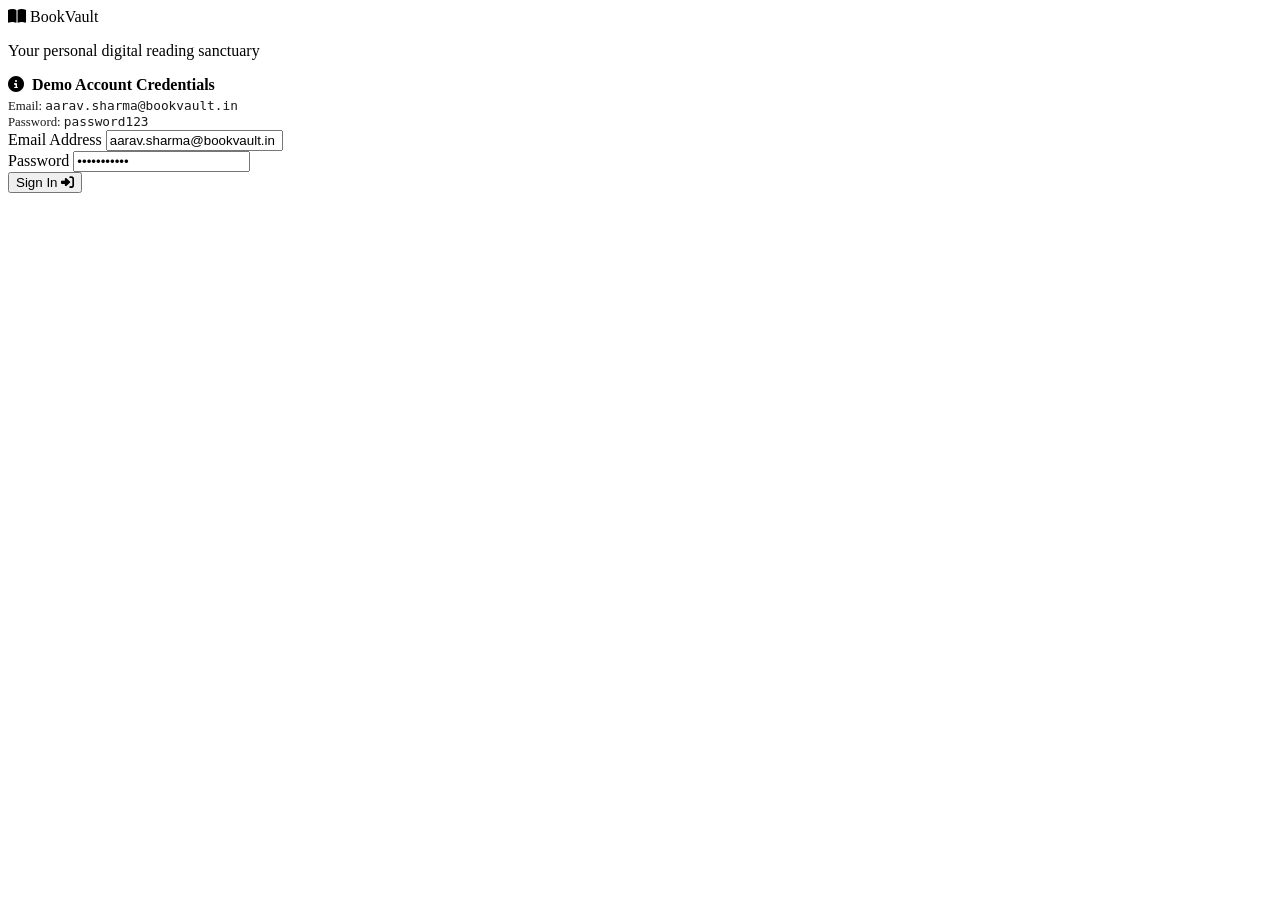
==== commit 143e6271: "Add files via upload" ====
--- a/library.html
+++ b/library.html
@@ -10,7 +10,7 @@
     <meta charset="UTF-8">
     <meta name="viewport" content="width=device-width, initial-scale=1.0">
     <title>BookVault | Library</title>
-    <link rel="stylesheet" href="styles.css">
+    <link rel="stylesheet" href="css/styles.css">
     <link rel="stylesheet" href="https://cdnjs.cloudflare.com/ajax/libs/font-awesome/6.4.0/css/all.min.css">
 </head>
 <body>
@@ -23,6 +23,7 @@
         <ul class="nav-links">
             <li class="nav-item"><a href="index.html"><i class="fas fa-chart-pie"></i> Dashboard</a></li>
             <li class="nav-item"><a href="library.html" class="active"><i class="fas fa-bookmark"></i> My Library</a></li>
+            <li class="nav-item"><a href="profile.html"><i class="fas fa-user-circle"></i> My Profile</a></li>
         </ul>
     </aside>
 
@@ -41,28 +42,13 @@
             <div class="topbar-actions">
                 <button class="icon-btn" id="theme-toggle"><i class="fas fa-moon"></i></button>
                 <button class="btn btn-primary" id="add-book-btn"><i class="fas fa-plus"></i> Add Book</button>
-                <div class="profile-widget" id="profile-widget">
-                    <img src="user_avatar.png" alt="Aarav Sharma" class="profile-avatar">
+                <a href="profile.html" class="profile-widget" id="profile-widget" style="text-decoration: none;">
+                    <img src="images/user_avatar.png" alt="Aarav Sharma" class="profile-avatar">
                     <div class="profile-details">
                         <span class="profile-name">Aarav Sharma</span>
                         <span class="profile-role">Premium Member</span>
                     </div>
-                    <i class="fas fa-chevron-down profile-chevron"></i>
-                    
-                    <!-- Dropdown Menu -->
-                    <div class="profile-dropdown" id="profile-dropdown">
-                        <div class="dropdown-header">
-                            <span class="dropdown-user-name">Aarav Sharma</span>
-                            <span class="dropdown-user-email">aarav.sharma@bookvault.in</span>
-                        </div>
-                        <hr class="dropdown-divider">
-                        <a href="index.html" class="dropdown-item"><i class="fas fa-chart-line"></i> Reading Stats</a>
-                        <a href="library.html" class="dropdown-item"><i class="fas fa-book-reader"></i> My Library</a>
-                        <a href="#" class="dropdown-item" id="mock-settings"><i class="fas fa-cog"></i> Account Settings</a>
-                        <hr class="dropdown-divider">
-                        <a href="#" class="dropdown-item logout-item" id="mock-logout"><i class="fas fa-sign-out-alt"></i> Sign Out</a>
-                    </div>
-                </div>
+                </a>
             </div>
         </header>
 
@@ -236,6 +222,6 @@
         </div>
     </div>
 
-    <script src="app.js"></script>
+    <script src="js/app.js"></script>
 </body>
 </html>
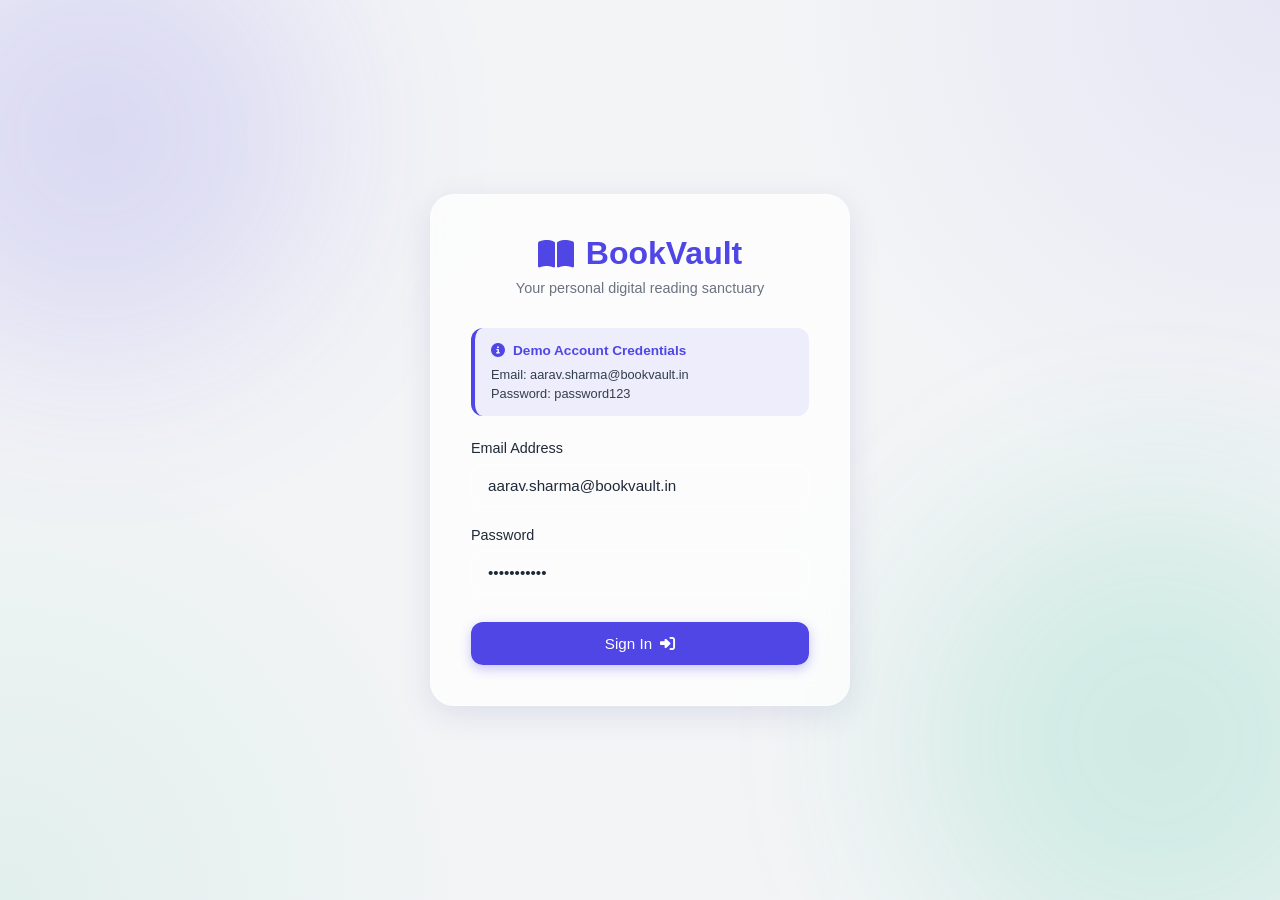
==== commit 28b1e227: "Update library.html" ====
--- a/library.html
+++ b/library.html
@@ -10,7 +10,7 @@
     <meta charset="UTF-8">
     <meta name="viewport" content="width=device-width, initial-scale=1.0">
     <title>BookVault | Library</title>
-    <link rel="stylesheet" href="css/styles.css">
+    <link rel="stylesheet" href="styles.css">
     <link rel="stylesheet" href="https://cdnjs.cloudflare.com/ajax/libs/font-awesome/6.4.0/css/all.min.css">
 </head>
 <body>
@@ -43,7 +43,7 @@
                 <button class="icon-btn" id="theme-toggle"><i class="fas fa-moon"></i></button>
                 <button class="btn btn-primary" id="add-book-btn"><i class="fas fa-plus"></i> Add Book</button>
                 <a href="profile.html" class="profile-widget" id="profile-widget" style="text-decoration: none;">
-                    <img src="images/user_avatar.png" alt="Aarav Sharma" class="profile-avatar">
+                    <img src="user_avatar.png" alt="Aarav Sharma" class="profile-avatar">
                     <div class="profile-details">
                         <span class="profile-name">Aarav Sharma</span>
                         <span class="profile-role">Premium Member</span>
@@ -222,6 +222,6 @@
         </div>
     </div>
 
-    <script src="js/app.js"></script>
+    <script src="app.js"></script>
 </body>
 </html>
--- a/styles.css
+++ b/styles.css
@@ -0,0 +1,1040 @@
+/* css/styles.css */
+@import url('https://fonts.googleapis.com/css2?family=Outfit:wght@300;400;500;600;700&display=swap');
+
+:root {
+  /* Light Theme Colors */
+  --bg-color: #F3F4F6;
+  --surface-color: rgba(255, 255, 255, 0.7);
+  --glass-border: rgba(255, 255, 255, 0.5);
+  --text-primary: #1F2937;
+  --text-secondary: #6B7280;
+  
+  --primary-color: #4F46E5;
+  --primary-hover: #4338CA;
+  --accent-color: #10B981;
+  --danger-color: #EF4444;
+  --warning-color: #F59E0B;
+  
+  --shadow-sm: 0 1px 2px 0 rgba(0, 0, 0, 0.05);
+  --shadow-md: 0 4px 6px -1px rgba(0, 0, 0, 0.1), 0 2px 4px -1px rgba(0, 0, 0, 0.06);
+  --shadow-glass: 0 8px 32px 0 rgba(31, 38, 135, 0.1);
+  
+  --radius-sm: 0.375rem;
+  --radius-md: 0.75rem;
+  --radius-lg: 1rem;
+  --radius-xl: 1.5rem;
+}
+
+[data-theme="dark"] {
+  --bg-color: #111827;
+  --surface-color: rgba(31, 41, 55, 0.7);
+  --glass-border: rgba(255, 255, 255, 0.1);
+  --text-primary: #F9FAFB;
+  --text-secondary: #9CA3AF;
+  --shadow-glass: 0 8px 32px 0 rgba(0, 0, 0, 0.3);
+}
+
+* {
+  margin: 0;
+  padding: 0;
+  box-sizing: border-box;
+  font-family: 'Outfit', sans-serif;
+}
+
+body {
+  background-color: var(--bg-color);
+  color: var(--text-primary);
+  min-height: 100vh;
+  display: flex;
+  transition: background-color 0.3s ease, color 0.3s ease;
+  overflow-x: hidden;
+  /* subtle background gradient for glassmorphism */
+  background-image: radial-gradient(circle at top right, rgba(79, 70, 229, 0.1), transparent 400px),
+                    radial-gradient(circle at bottom left, rgba(16, 185, 129, 0.1), transparent 400px);
+  background-attachment: fixed;
+}
+
+/* Glassmorphism Utility */
+.glass {
+  background: var(--surface-color);
+  backdrop-filter: blur(12px);
+  -webkit-backdrop-filter: blur(12px);
+  border: 1px solid var(--glass-border);
+  box-shadow: var(--shadow-glass);
+}
+
+/* Sidebar */
+.sidebar {
+  width: 260px;
+  height: 100vh;
+  position: fixed;
+  left: 0;
+  top: 0;
+  display: flex;
+  flex-direction: column;
+  padding: 1.5rem;
+  z-index: 100;
+  transition: transform 0.3s ease;
+  border-right: 1px solid var(--glass-border);
+}
+
+.logo {
+  display: flex;
+  align-items: center;
+  gap: 0.75rem;
+  font-size: 1.5rem;
+  font-weight: 700;
+  color: var(--primary-color);
+  margin-bottom: 3rem;
+}
+
+.nav-links {
+  list-style: none;
+  display: flex;
+  flex-direction: column;
+  gap: 0.5rem;
+}
+
+.nav-item a {
+  display: flex;
+  align-items: center;
+  gap: 1rem;
+  padding: 0.875rem 1rem;
+  color: var(--text-secondary);
+  text-decoration: none;
+  border-radius: var(--radius-md);
+  font-weight: 500;
+  transition: all 0.2s ease;
+}
+
+.nav-item a:hover {
+  background: rgba(79, 70, 229, 0.1);
+  color: var(--primary-color);
+}
+
+.nav-item a.active {
+  background: var(--primary-color);
+  color: white;
+  box-shadow: 0 4px 12px rgba(79, 70, 229, 0.3);
+}
+
+/* Main Content */
+.main-content {
+  flex: 1;
+  margin-left: 260px;
+  padding: 2rem;
+  min-height: 100vh;
+  display: flex;
+  flex-direction: column;
+}
+
+/* Topbar */
+.topbar {
+  display: flex;
+  justify-content: space-between;
+  align-items: center;
+  margin-bottom: 2rem;
+  gap: 1rem;
+  position: relative;
+  z-index: 101;
+}
+
+.search-bar {
+  display: flex;
+  align-items: center;
+  background: var(--surface-color);
+  border: 1px solid var(--glass-border);
+  border-radius: var(--radius-lg);
+  padding: 0.75rem 1.25rem;
+  width: 100%;
+  max-width: 400px;
+  gap: 0.75rem;
+  color: var(--text-secondary);
+  backdrop-filter: blur(8px);
+}
+
+.search-bar input {
+  border: none;
+  background: transparent;
+  outline: none;
+  color: var(--text-primary);
+  width: 100%;
+  font-size: 0.95rem;
+}
+
+.topbar-actions {
+  display: flex;
+  align-items: center;
+  gap: 1rem;
+}
+
+.icon-btn {
+  background: var(--surface-color);
+  border: 1px solid var(--glass-border);
+  color: var(--text-primary);
+  width: 40px;
+  height: 40px;
+  border-radius: 50%;
+  display: flex;
+  align-items: center;
+  justify-content: center;
+  cursor: pointer;
+  transition: all 0.2s ease;
+  backdrop-filter: blur(8px);
+}
+
+.icon-btn:hover {
+  background: rgba(79, 70, 229, 0.1);
+  color: var(--primary-color);
+}
+
+/* Buttons */
+.btn {
+  padding: 0.6rem 1.2rem;
+  border-radius: var(--radius-md);
+  font-weight: 500;
+  cursor: pointer;
+  border: none;
+  transition: all 0.2s ease;
+  display: inline-flex;
+  align-items: center;
+  gap: 0.5rem;
+  font-size: 0.9rem;
+}
+
+.btn-primary {
+  background: var(--primary-color);
+  color: white;
+  box-shadow: 0 4px 12px rgba(79, 70, 229, 0.3);
+}
+
+.btn-primary:hover {
+  background: var(--primary-hover);
+  transform: translateY(-2px);
+}
+
+.btn-outline {
+  background: transparent;
+  color: var(--primary-color);
+  border: 1px solid var(--primary-color);
+}
+
+.btn-outline:hover {
+  background: rgba(79, 70, 229, 0.1);
+}
+
+/* KPI Cards */
+.kpi-grid {
+  display: grid;
+  grid-template-columns: repeat(auto-fit, minmax(200px, 1fr));
+  gap: 1.5rem;
+  margin-bottom: 2rem;
+}
+
+.kpi-card {
+  padding: 1.5rem;
+  border-radius: var(--radius-xl);
+  display: flex;
+  align-items: center;
+  gap: 1rem;
+}
+
+.kpi-icon {
+  width: 48px;
+  height: 48px;
+  border-radius: 50%;
+  display: flex;
+  align-items: center;
+  justify-content: center;
+  font-size: 1.25rem;
+}
+
+.kpi-info h3 {
+  font-size: 0.875rem;
+  color: var(--text-secondary);
+  font-weight: 500;
+}
+
+.kpi-info p {
+  font-size: 1.5rem;
+  font-weight: 700;
+  color: var(--text-primary);
+  margin-top: 0.25rem;
+}
+
+/* Charts Area */
+.charts-grid {
+  display: grid;
+  grid-template-columns: 2fr 1fr;
+  gap: 1.5rem;
+}
+
+.chart-container {
+  padding: 1.5rem;
+  border-radius: var(--radius-xl);
+}
+
+.section-header {
+  display: flex;
+  justify-content: space-between;
+  align-items: center;
+  margin-bottom: 1rem;
+}
+
+.section-header h2 {
+  font-size: 1.25rem;
+  font-weight: 600;
+}
+
+/* Library Controls */
+.library-controls {
+  display: flex;
+  justify-content: space-between;
+  align-items: center;
+  margin-bottom: 2rem;
+  flex-wrap: wrap;
+  gap: 1rem;
+}
+
+.genre-filters {
+  display: flex;
+  gap: 0.5rem;
+  overflow-x: auto;
+  padding-bottom: 0.5rem;
+}
+
+.filter-badge {
+  padding: 0.4rem 1rem;
+  border-radius: 2rem;
+  background: var(--surface-color);
+  border: 1px solid var(--glass-border);
+  color: var(--text-secondary);
+  font-size: 0.875rem;
+  cursor: pointer;
+  white-space: nowrap;
+  transition: all 0.2s ease;
+}
+
+.filter-badge:hover, .filter-badge.active {
+  background: var(--primary-color);
+  color: white;
+  border-color: var(--primary-color);
+}
+
+/* Book Grid */
+.book-grid {
+  display: grid;
+  grid-template-columns: repeat(auto-fill, minmax(240px, 1fr));
+  gap: 1.5rem;
+}
+
+.book-card {
+  border-radius: var(--radius-xl);
+  padding: 1.5rem;
+  transition: transform 0.3s ease, box-shadow 0.3s ease;
+  position: relative;
+  display: flex;
+  flex-direction: column;
+  cursor: pointer;
+}
+
+.book-card:hover {
+  transform: translateY(-5px);
+  box-shadow: var(--shadow-md);
+}
+
+.book-cover {
+  width: 100%;
+  height: 200px;
+  background: linear-gradient(135deg, rgba(79, 70, 229, 0.2), rgba(16, 185, 129, 0.2));
+  border-radius: var(--radius-md);
+  display: flex;
+  align-items: center;
+  justify-content: center;
+  font-size: 3rem;
+  color: var(--primary-color);
+  margin-bottom: 1rem;
+}
+
+.book-title {
+  font-size: 1.1rem;
+  font-weight: 600;
+  margin-bottom: 0.25rem;
+  white-space: nowrap;
+  overflow: hidden;
+  text-overflow: ellipsis;
+}
+
+.book-author {
+  font-size: 0.875rem;
+  color: var(--text-secondary);
+  margin-bottom: 1rem;
+}
+
+.book-meta {
+  display: flex;
+  justify-content: space-between;
+  align-items: center;
+  margin-top: auto;
+  font-size: 0.875rem;
+}
+
+.status-tag {
+  padding: 0.2rem 0.6rem;
+  border-radius: 1rem;
+  font-size: 0.75rem;
+  font-weight: 500;
+}
+
+.status-tag.completed { background: rgba(16, 185, 129, 0.1); color: #10B981; }
+.status-tag.reading { background: rgba(79, 70, 229, 0.1); color: #4F46E5; }
+.status-tag.tbr { background: rgba(245, 158, 11, 0.1); color: #F59E0B; }
+
+.star-rating {
+  color: #FBBF24;
+}
+
+.book-actions {
+  position: absolute;
+  top: 1rem;
+  right: 1rem;
+  display: flex;
+  gap: 0.5rem;
+  opacity: 0;
+  transition: opacity 0.2s ease;
+}
+
+.book-card:hover .book-actions {
+  opacity: 1;
+}
+
+.action-icon {
+  width: 30px;
+  height: 30px;
+  border-radius: 50%;
+  background: var(--surface-color);
+  backdrop-filter: blur(4px);
+  display: flex;
+  align-items: center;
+  justify-content: center;
+  color: var(--text-primary);
+  font-size: 0.8rem;
+}
+
+.action-icon:hover {
+  background: var(--text-primary);
+  color: var(--bg-color);
+}
+
+/* Progress Bar */
+.progress-container {
+  width: 100%;
+  height: 6px;
+  background: var(--glass-border);
+  border-radius: 3px;
+  margin-top: 1rem;
+  overflow: hidden;
+}
+
+.progress-bar {
+  height: 100%;
+  background: var(--primary-color);
+  border-radius: 3px;
+  transition: width 0.5s ease;
+}
+
+/* Modals */
+.modal-overlay {
+  position: fixed;
+  top: 0;
+  left: 0;
+  width: 100%;
+  height: 100%;
+  background: rgba(0, 0, 0, 0.5);
+  backdrop-filter: blur(4px);
+  display: flex;
+  align-items: center;
+  justify-content: center;
+  z-index: 1000;
+  opacity: 0;
+  pointer-events: none;
+  transition: opacity 0.3s ease;
+}
+
+.modal-overlay.active {
+  opacity: 1;
+  pointer-events: all;
+}
+
+.modal-content {
+  background: var(--surface-color);
+  backdrop-filter: blur(16px);
+  border: 1px solid var(--glass-border);
+  border-radius: var(--radius-xl);
+  padding: 2rem;
+  width: 100%;
+  max-width: 500px;
+  transform: translateY(20px);
+  transition: transform 0.3s ease;
+  max-height: 90vh;
+  overflow-y: auto;
+}
+
+.modal-overlay.active .modal-content {
+  transform: translateY(0);
+}
+
+.modal-header {
+  display: flex;
+  justify-content: space-between;
+  align-items: center;
+  margin-bottom: 1.5rem;
+}
+
+.close-modal {
+  background: transparent;
+  border: none;
+  font-size: 1.5rem;
+  color: var(--text-secondary);
+  cursor: pointer;
+}
+
+/* Forms */
+.form-group {
+  margin-bottom: 1rem;
+}
+
+.form-label {
+  display: block;
+  margin-bottom: 0.5rem;
+  font-weight: 500;
+  font-size: 0.9rem;
+}
+
+.form-control {
+  width: 100%;
+  padding: 0.75rem 1rem;
+  border-radius: var(--radius-md);
+  border: 1px solid var(--glass-border);
+  background: rgba(255, 255, 255, 0.1);
+  color: var(--text-primary);
+  font-size: 0.95rem;
+  outline: none;
+  transition: border-color 0.2s;
+}
+
+.form-control:focus {
+  border-color: var(--primary-color);
+}
+
+/* Toast */
+.toast-container {
+  position: fixed;
+  bottom: 2rem;
+  right: 2rem;
+  display: flex;
+  flex-direction: column;
+  gap: 0.5rem;
+  z-index: 2000;
+}
+
+.toast {
+  background: var(--surface-color);
+  backdrop-filter: blur(12px);
+  border: 1px solid var(--glass-border);
+  border-radius: var(--radius-md);
+  padding: 1rem 1.5rem;
+  display: flex;
+  align-items: center;
+  gap: 0.75rem;
+  box-shadow: var(--shadow-md);
+  animation: slideIn 0.3s ease forwards;
+}
+
+.toast-success { border-left: 4px solid var(--accent-color); }
+.toast-error { border-left: 4px solid var(--danger-color); }
+
+@keyframes slideIn {
+  from { transform: translateX(100%); opacity: 0; }
+  to { transform: translateX(0); opacity: 1; }
+}
+@keyframes fadeOut {
+  to { opacity: 0; }
+}
+
+.toast.fade-out {
+  animation: fadeOut 0.3s ease forwards;
+}
+
+/* Responsive */
+.menu-toggle {
+  display: none;
+}
+
+@media (max-width: 992px) {
+  .charts-grid {
+    grid-template-columns: 1fr;
+  }
+}
+
+@media (max-width: 768px) {
+  .sidebar {
+    transform: translateX(-100%);
+  }
+  
+  .sidebar.active {
+    transform: translateX(0);
+  }
+
+  .main-content {
+    margin-left: 0;
+  }
+
+  .menu-toggle {
+    display: flex;
+  }
+}
+
+/* User Profile Widget */
+.profile-widget {
+  display: flex;
+  align-items: center;
+  gap: 0.75rem;
+  background: var(--surface-color);
+  backdrop-filter: blur(8px);
+  border: 1px solid var(--glass-border);
+  border-radius: 2rem;
+  padding: 0.35rem 1rem 0.35rem 0.5rem;
+  cursor: pointer;
+  position: relative;
+  transition: all 0.2s ease;
+  user-select: none;
+}
+
+.profile-widget:hover {
+  background: rgba(79, 70, 229, 0.05);
+  border-color: var(--primary-color);
+}
+
+.profile-widget.active {
+  background: rgba(79, 70, 229, 0.08);
+  border-color: var(--primary-color);
+}
+
+.profile-avatar {
+  width: 32px;
+  height: 32px;
+  border-radius: 50%;
+  object-fit: cover;
+  border: 1px solid var(--glass-border);
+}
+
+.profile-details {
+  display: flex;
+  flex-direction: column;
+  line-height: 1.2;
+}
+
+.profile-name {
+  font-size: 0.85rem;
+  font-weight: 600;
+  color: var(--text-primary);
+}
+
+.profile-role {
+  font-size: 0.7rem;
+  color: var(--text-secondary);
+}
+
+.profile-chevron {
+  font-size: 0.75rem;
+  color: var(--text-secondary);
+  transition: transform 0.2s ease;
+}
+
+.profile-widget.active .profile-chevron {
+  transform: rotate(180deg);
+}
+
+/* Profile Dropdown Menu */
+.profile-dropdown {
+  position: absolute;
+  top: calc(100% + 8px);
+  right: 0;
+  width: 240px;
+  background: var(--surface-color);
+  backdrop-filter: blur(16px);
+  -webkit-backdrop-filter: blur(16px);
+  border: 1px solid var(--glass-border);
+  border-radius: var(--radius-lg);
+  box-shadow: var(--shadow-glass);
+  padding: 0.75rem;
+  display: flex;
+  flex-direction: column;
+  gap: 0.25rem;
+  opacity: 0;
+  transform: translateY(10px);
+  pointer-events: none;
+  transition: all 0.2s cubic-bezier(0.16, 1, 0.3, 1);
+  z-index: 1000;
+}
+
+.profile-dropdown.active {
+  opacity: 1;
+  transform: translateY(0);
+  pointer-events: all;
+}
+
+.dropdown-header {
+  padding: 0.5rem 0.75rem;
+  display: flex;
+  flex-direction: column;
+}
+
+.dropdown-user-name {
+  font-size: 0.9rem;
+  font-weight: 600;
+  color: var(--text-primary);
+}
+
+.dropdown-user-email {
+  font-size: 0.75rem;
+  color: var(--text-secondary);
+  word-break: break-all;
+}
+
+.dropdown-divider {
+  border: 0;
+  border-top: 1px solid var(--glass-border);
+  margin: 0.4rem 0;
+}
+
+.dropdown-item {
+  display: flex;
+  align-items: center;
+  gap: 0.75rem;
+  padding: 0.6rem 0.75rem;
+  color: var(--text-primary);
+  text-decoration: none;
+  font-size: 0.85rem;
+  border-radius: var(--radius-md);
+  transition: all 0.15s ease;
+  font-weight: 500;
+}
+
+.dropdown-item i {
+  width: 16px;
+  text-align: center;
+  font-size: 0.95rem;
+  color: var(--text-secondary);
+}
+
+.dropdown-item:hover {
+  background: rgba(79, 70, 229, 0.1);
+  color: var(--primary-color);
+}
+
+.dropdown-item:hover i {
+  color: var(--primary-color);
+}
+
+.dropdown-item.logout-item {
+  color: var(--danger-color);
+}
+
+.dropdown-item.logout-item i {
+  color: var(--danger-color);
+}
+
+.dropdown-item.logout-item:hover {
+  background: rgba(239, 68, 68, 0.1);
+}
+
+/* Responsive Profile */
+@media (max-width: 576px) {
+  .profile-details,
+  .profile-chevron {
+    display: none;
+  }
+  .profile-widget {
+    padding: 0.25rem;
+  }
+}
+
+/* Login Page Styles */
+.login-wrapper {
+  min-height: 100vh;
+  width: 100%;
+  display: flex;
+  align-items: center;
+  justify-content: center;
+  position: relative;
+  overflow: hidden;
+  background-color: var(--bg-color);
+  padding: 1.5rem;
+  /* background gradients */
+  background-image: radial-gradient(circle at top right, rgba(79, 70, 229, 0.08), transparent 500px),
+                    radial-gradient(circle at bottom left, rgba(16, 185, 129, 0.08), transparent 500px);
+  background-attachment: fixed;
+}
+
+.bg-blob {
+  position: absolute;
+  border-radius: 50%;
+  filter: blur(100px);
+  opacity: 0.15;
+  z-index: 1;
+  animation: float-blob 20s infinite alternate ease-in-out;
+}
+
+.blob-1 {
+  top: -10%;
+  left: -10%;
+  width: 450px;
+  height: 450px;
+  background: var(--primary-color);
+}
+
+.blob-2 {
+  bottom: -10%;
+  right: -10%;
+  width: 500px;
+  height: 500px;
+  background: var(--accent-color);
+}
+
+@keyframes float-blob {
+  0% { transform: translate(0, 0) scale(1); }
+  50% { transform: translate(50px, 30px) scale(1.1); }
+  100% { transform: translate(-20px, -50px) scale(0.9); }
+}
+
+.login-card {
+  z-index: 10;
+  width: 100%;
+  max-width: 420px;
+  padding: 2.5rem;
+  border-radius: var(--radius-xl);
+  background: var(--surface-color);
+  backdrop-filter: blur(16px);
+  -webkit-backdrop-filter: blur(16px);
+  border: 1px solid var(--glass-border);
+  box-shadow: var(--shadow-glass);
+  animation: card-appear 0.5s cubic-bezier(0.16, 1, 0.3, 1) forwards;
+}
+
+@keyframes card-appear {
+  from { transform: translateY(20px); opacity: 0; }
+  to { transform: translateY(0); opacity: 1; }
+}
+
+.login-header {
+  text-align: center;
+  margin-bottom: 2rem;
+}
+
+.login-logo {
+  display: flex;
+  align-items: center;
+  justify-content: center;
+  gap: 0.75rem;
+  font-size: 2rem;
+  font-weight: 700;
+  color: var(--primary-color);
+  margin-bottom: 0.5rem;
+}
+
+.login-subtitle {
+  color: var(--text-secondary);
+  font-size: 0.9rem;
+}
+
+.demo-credentials {
+  background: rgba(79, 70, 229, 0.08);
+  border-left: 4px solid var(--primary-color);
+  padding: 0.8rem 1rem;
+  border-radius: var(--radius-md);
+  margin-bottom: 1.5rem;
+  font-size: 0.85rem;
+  color: var(--text-primary);
+  line-height: 1.5;
+}
+
+.demo-credentials strong {
+  color: var(--primary-color);
+}
+
+.login-form .form-group {
+  margin-bottom: 1.25rem;
+}
+
+.login-form .btn {
+  width: 100%;
+  padding: 0.8rem;
+  justify-content: center;
+  font-size: 0.95rem;
+  margin-top: 0.5rem;
+}
+
+/* Profile Page Styles */
+.profile-container {
+  display: grid;
+  grid-template-columns: 320px 1fr;
+  gap: 2rem;
+  width: 100%;
+  animation: profile-appear 0.5s cubic-bezier(0.16, 1, 0.3, 1) forwards;
+}
+
+@keyframes profile-appear {
+  from { transform: translateY(15px); opacity: 0; }
+  to { transform: translateY(0); opacity: 1; }
+}
+
+@media (max-width: 992px) {
+  .profile-container {
+    grid-template-columns: 1fr;
+  }
+}
+
+.profile-card {
+  padding: 2.5rem 2rem;
+  text-align: center;
+  display: flex;
+  flex-direction: column;
+  align-items: center;
+}
+
+.profile-card-avatar-wrapper {
+  position: relative;
+  width: 120px;
+  height: 120px;
+  margin-bottom: 1.5rem;
+}
+
+.profile-card-avatar {
+  width: 120px;
+  height: 120px;
+  border-radius: 50%;
+  object-fit: cover;
+  border: 3px solid var(--primary-color);
+  box-shadow: 0 8px 16px rgba(79, 70, 229, 0.2);
+}
+
+.profile-card-name {
+  font-size: 1.5rem;
+  font-weight: 700;
+  color: var(--text-primary);
+  margin-bottom: 0.25rem;
+}
+
+.profile-card-email {
+  font-size: 0.9rem;
+  color: var(--text-secondary);
+  margin-bottom: 1rem;
+  word-break: break-all;
+}
+
+.profile-badge {
+  display: inline-block;
+  padding: 0.35rem 1rem;
+  background: rgba(79, 70, 229, 0.1);
+  color: var(--primary-color);
+  border-radius: 2rem;
+  font-size: 0.8rem;
+  font-weight: 600;
+  margin-bottom: 1.5rem;
+}
+
+.profile-meta-info {
+  width: 100%;
+  border-top: 1px solid var(--glass-border);
+  padding-top: 1.5rem;
+  display: flex;
+  flex-direction: column;
+  gap: 0.75rem;
+  text-align: left;
+}
+
+.profile-meta-row {
+  display: flex;
+  justify-content: space-between;
+  font-size: 0.85rem;
+}
+
+.profile-meta-label {
+  color: var(--text-secondary);
+}
+
+.profile-meta-value {
+  font-weight: 500;
+  color: var(--text-primary);
+}
+
+/* Profile Actions List */
+.profile-actions-list {
+  display: flex;
+  flex-direction: column;
+  gap: 0.75rem;
+  width: 100%;
+  margin-top: 1.5rem;
+}
+
+.profile-action-card-item {
+  display: flex;
+  align-items: center;
+  gap: 1rem;
+  padding: 1rem 1.25rem;
+  background: var(--surface-color);
+  border: 1px solid var(--glass-border);
+  border-radius: var(--radius-lg);
+  color: var(--text-primary);
+  text-decoration: none;
+  font-weight: 600;
+  font-size: 0.95rem;
+  transition: all 0.2s ease;
+  cursor: pointer;
+}
+
+.profile-action-card-item i {
+  font-size: 1.2rem;
+  color: var(--primary-color);
+  width: 24px;
+  text-align: center;
+}
+
+.profile-action-card-item:hover {
+  transform: translateY(-2px);
+  border-color: var(--primary-color);
+  background: rgba(79, 70, 229, 0.05);
+  box-shadow: 0 4px 12px rgba(79, 70, 229, 0.08);
+}
+
+.profile-action-card-item.danger-action {
+  border-color: rgba(239, 68, 68, 0.2);
+  color: var(--danger-color);
+}
+
+.profile-action-card-item.danger-action i {
+  color: var(--danger-color);
+}
+
+.profile-action-card-item.danger-action:hover {
+  border-color: var(--danger-color);
+  background: rgba(239, 68, 68, 0.05);
+  box-shadow: 0 4px 12px rgba(239, 68, 68, 0.08);
+}
+
+.profile-form-grid {
+  display: grid;
+  grid-template-columns: 1fr 1fr;
+  gap: 1.5rem;
+}
+
+@media (max-width: 768px) {
+  .profile-form-grid {
+    grid-template-columns: 1fr;
+    gap: 1rem;
+  }
+}
+
+
